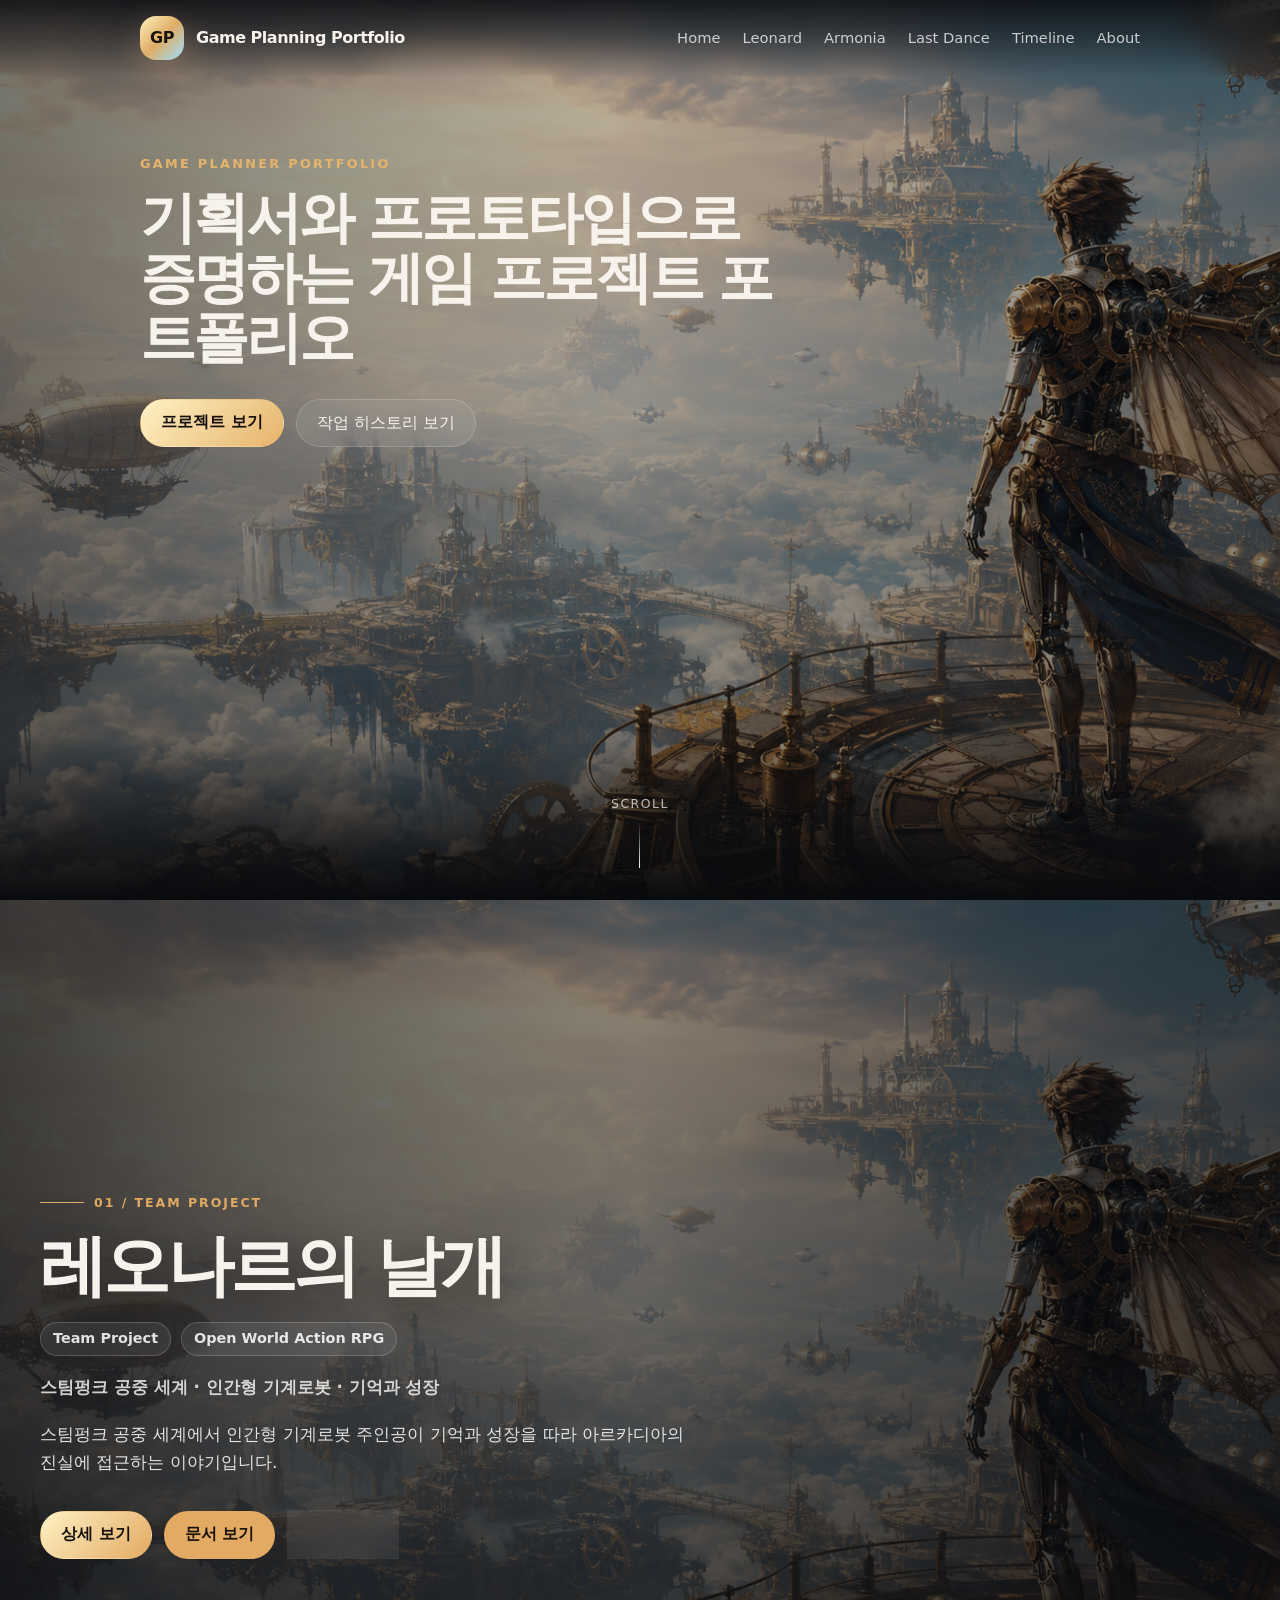
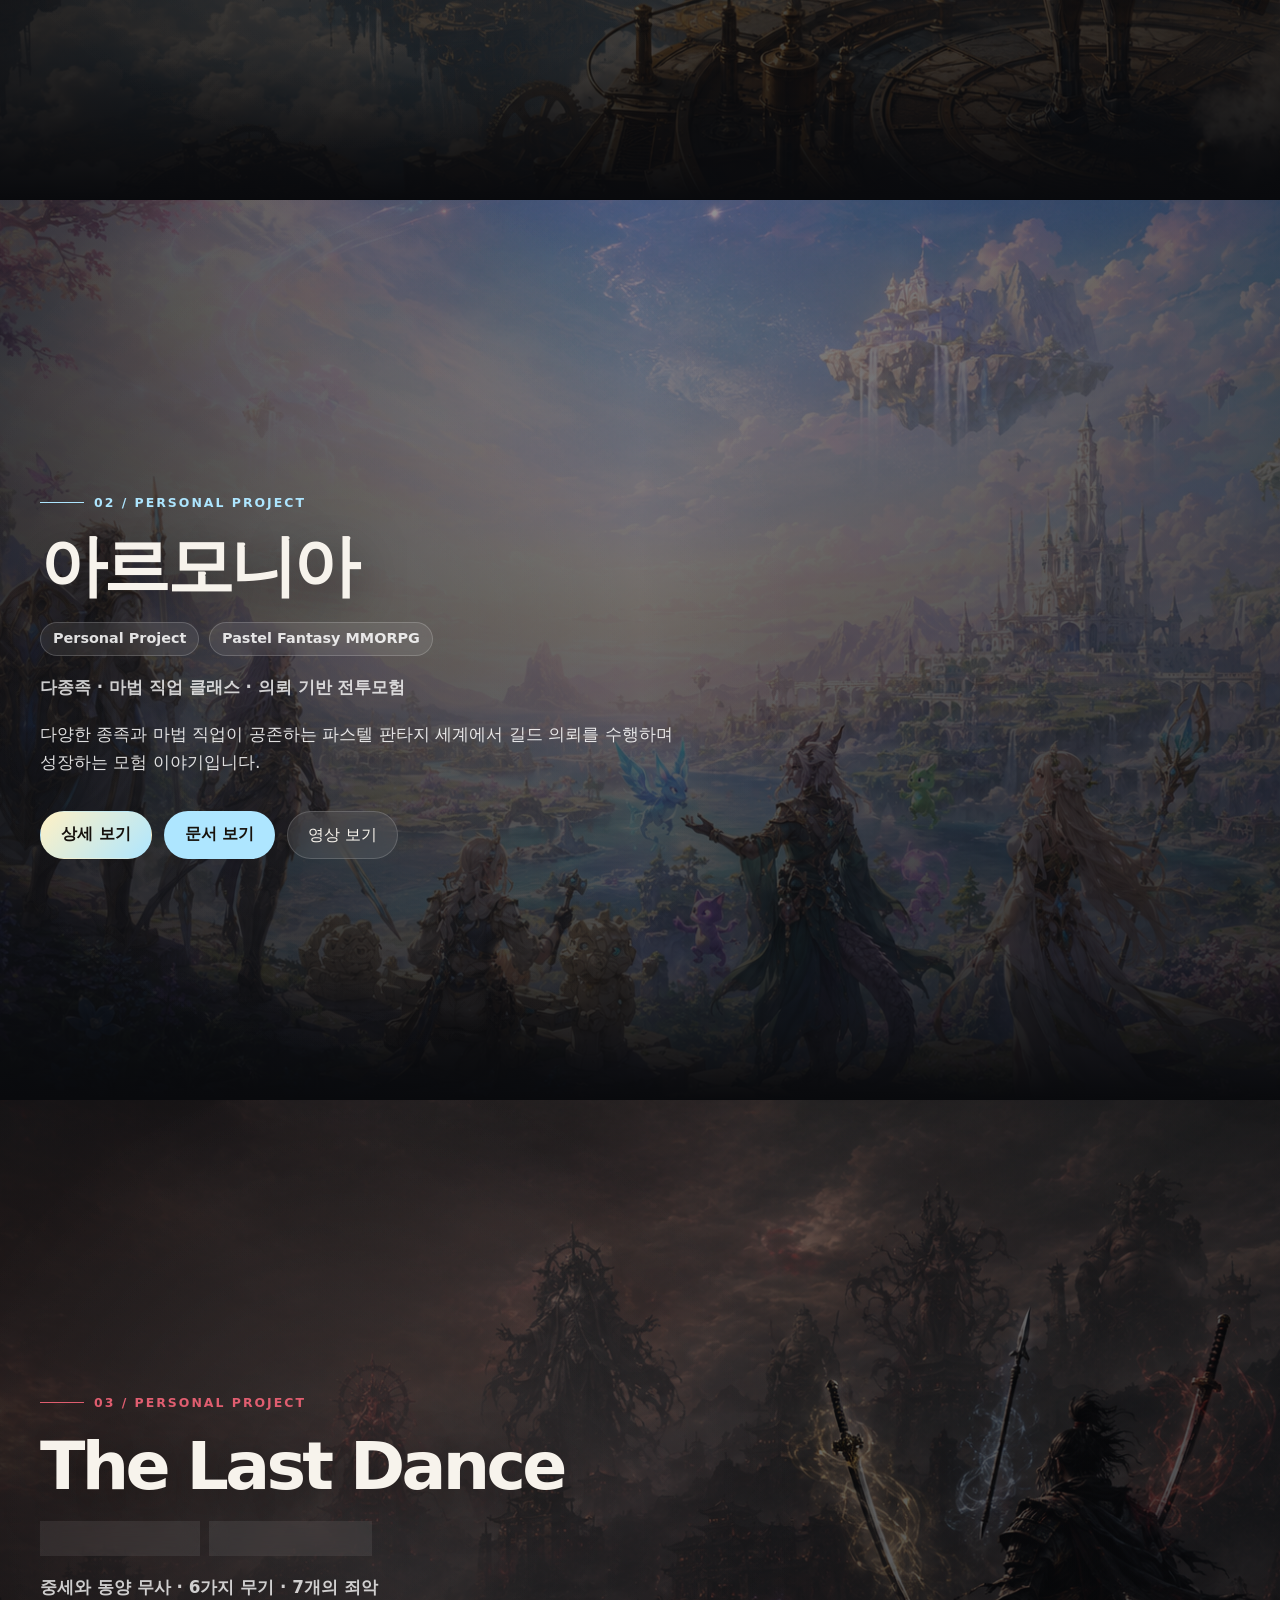
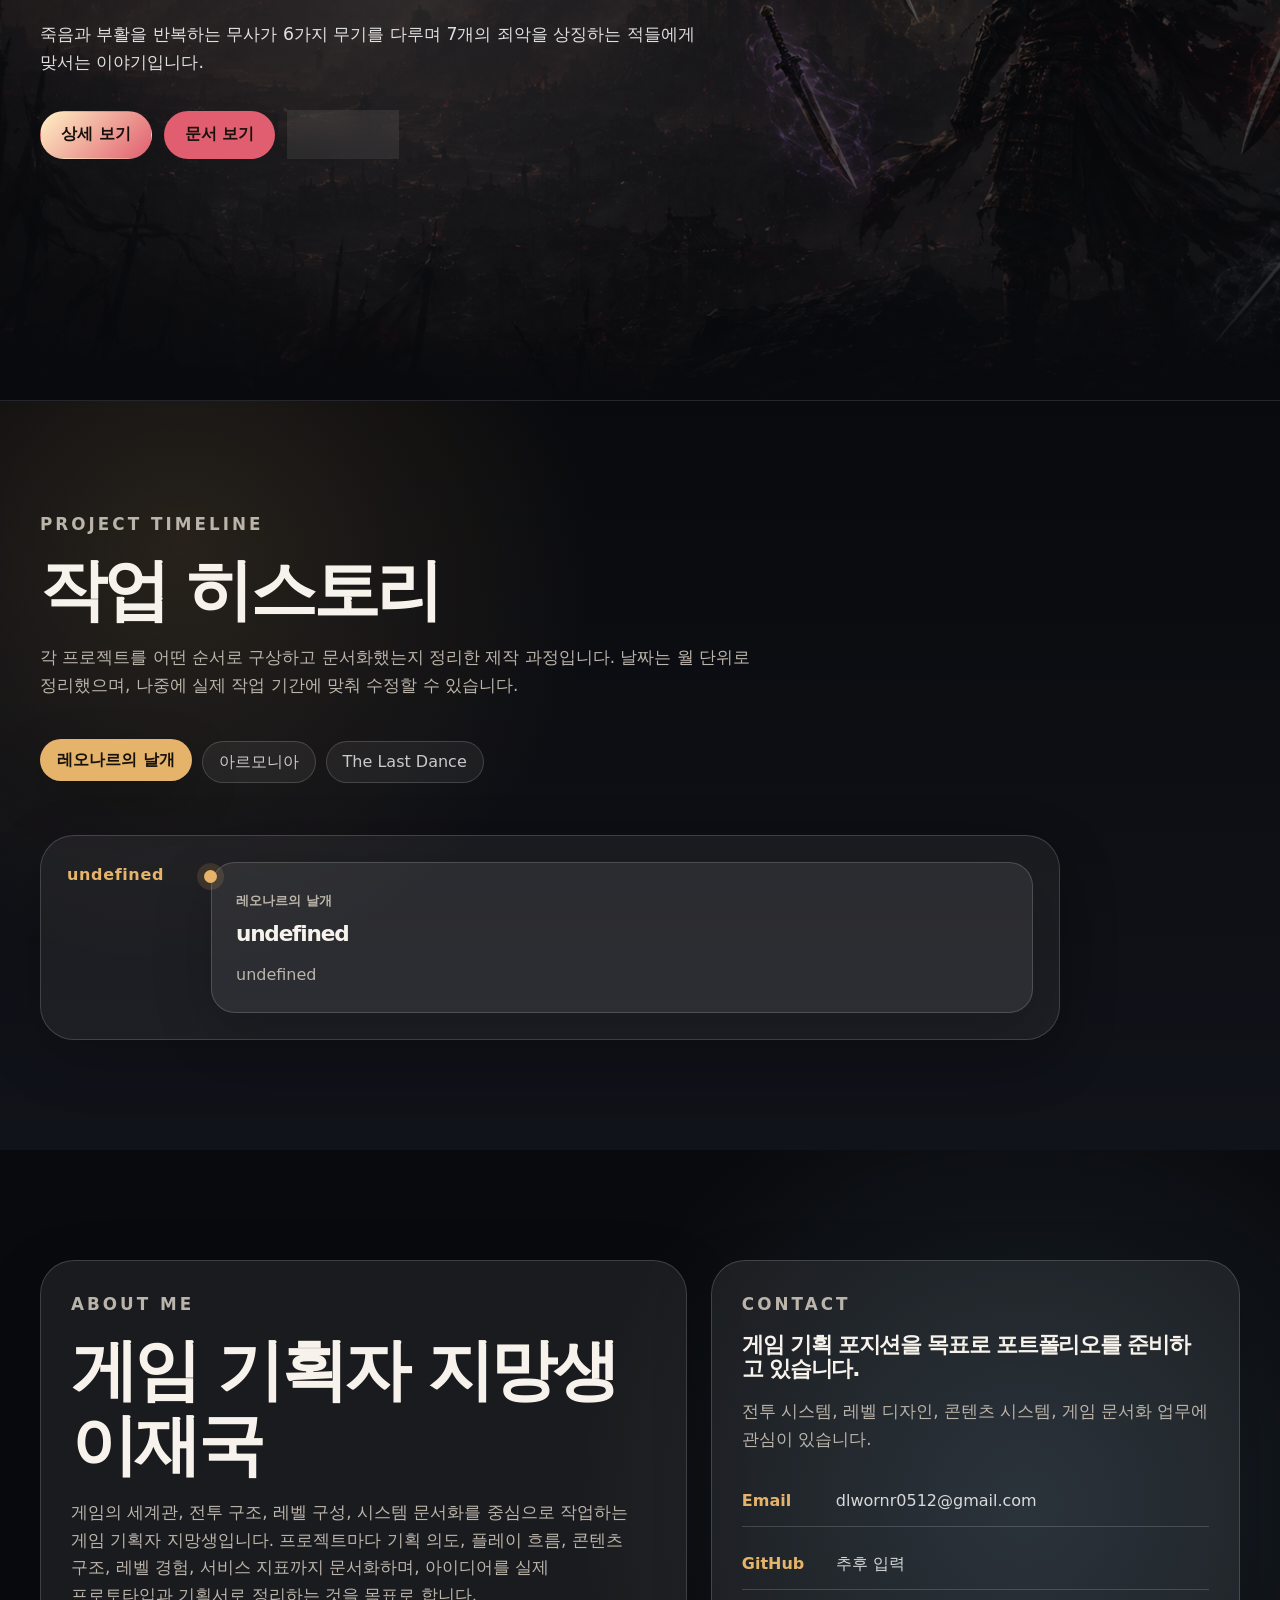
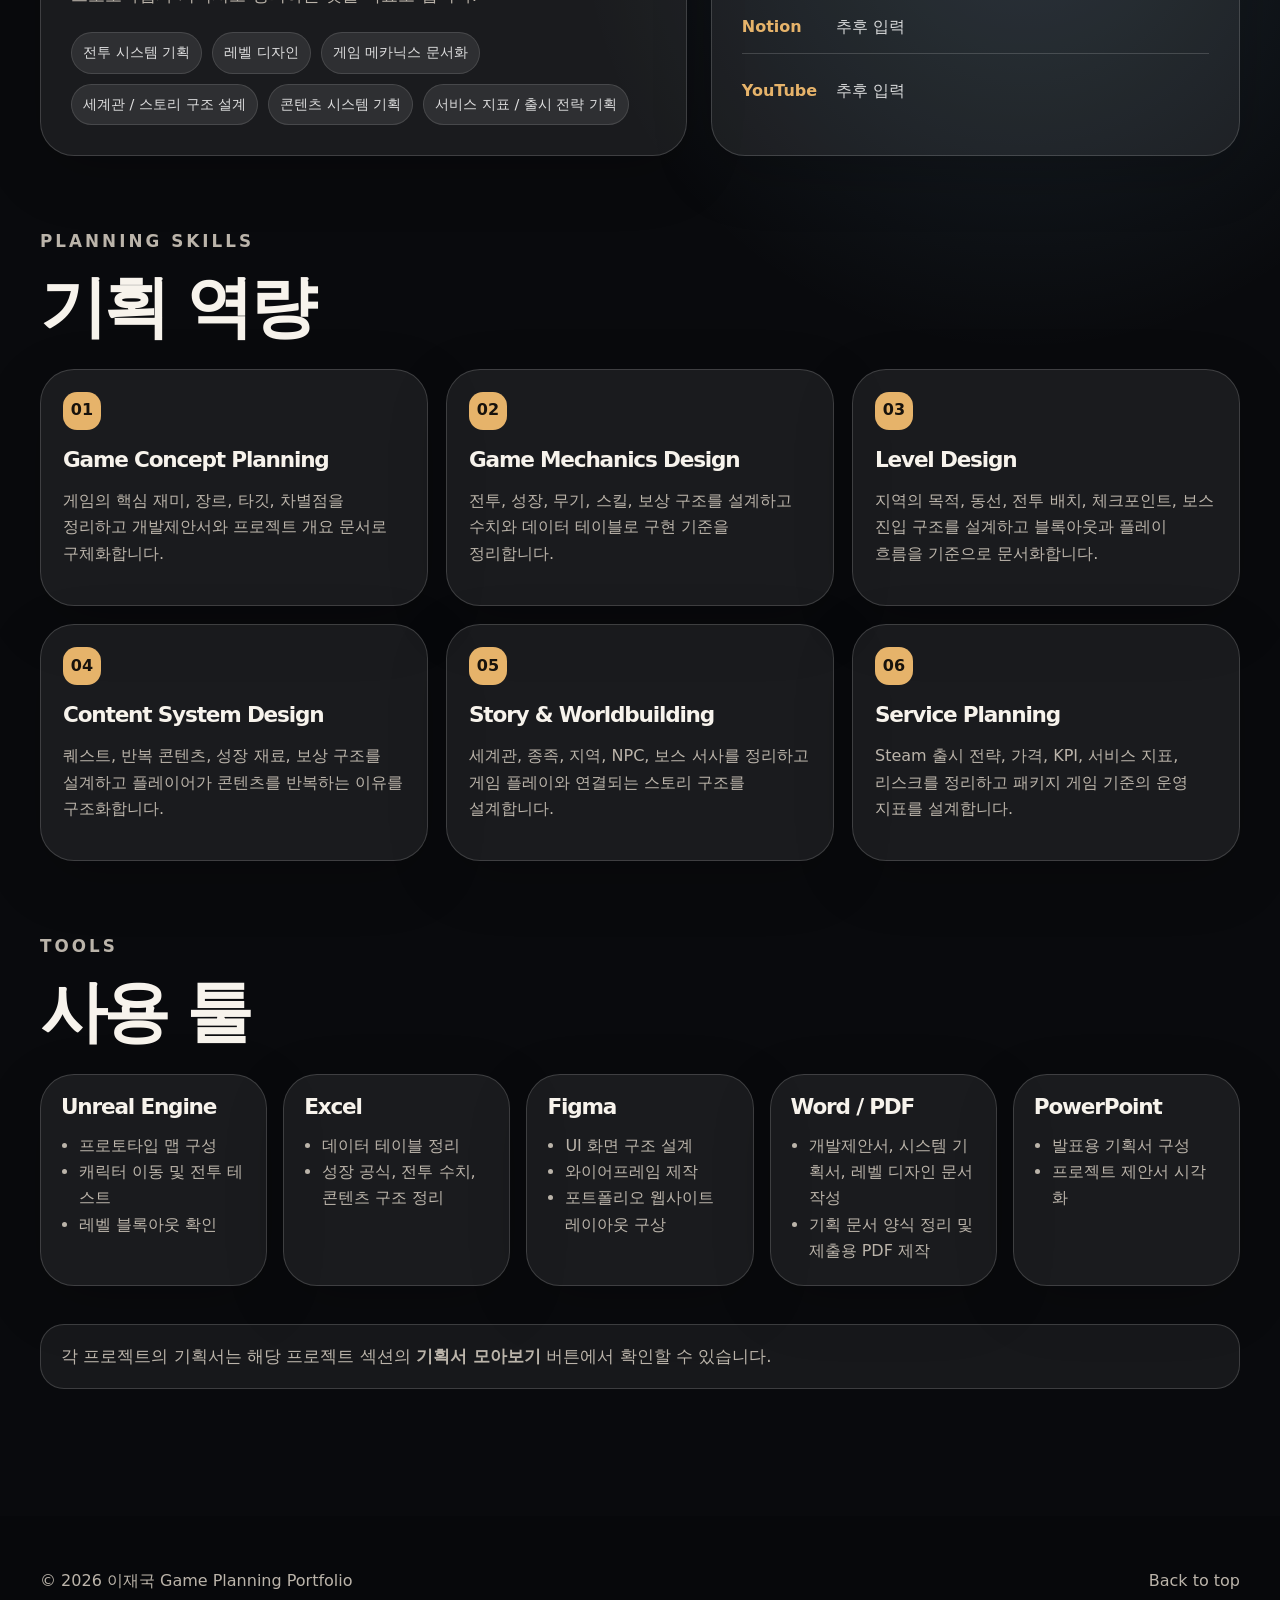
==== index.html @ 7b716906 "Add portfolio website files" ====
<!DOCTYPE html>
<html lang="ko">
<head>
  <meta charset="UTF-8" />
  <meta name="viewport" content="width=device-width, initial-scale=1.0" />
  <title>Game Planning Portfolio | 이재국</title>
  <meta name="description" content="게임 기획자 이재국의 게임 프로젝트 포트폴리오 사이트" />
  <link rel="stylesheet" href="css/style.css?v=project-align-v8" />
  <script defer src="js/projects.js"></script>
  <script defer src="js/main.js?v=project-align-v8"></script>
</head>
<body>
  <header class="site-header">
    <nav class="nav" aria-label="주요 메뉴">
      <a class="brand" href="#home" aria-label="홈으로 이동">
        <span class="brand-mark">GP</span>
        <span class="brand-text">Game Planning Portfolio</span>
      </a>
      <button class="nav-toggle" type="button" aria-label="메뉴 열기" aria-expanded="false" data-nav-toggle>
        <span></span><span></span><span></span>
      </button>
      <div class="nav-links" data-nav-links>
        <a href="#home">Home</a>
        <a href="#leonard">Leonard</a>
        <a href="#armonia">Armonia</a>
        <a href="#the-last-dance">Last Dance</a>
        <a href="#timeline">Timeline</a>
        <a href="#about">About</a>
      </div>
    </nav>
  </header>

  <main>
    <section class="intro-page" id="home">
      <div class="intro-bg" aria-hidden="true"></div>
      <div class="container intro-content reveal">
        <p class="eyebrow">Game Planner Portfolio</p>
        <h1>기획서와 프로토타입으로 증명하는 게임 프로젝트 포트폴리오</h1>
        <div class="intro-actions">
          <a class="btn primary" href="#leonard">프로젝트 보기</a>
          <a class="btn ghost" href="#timeline">작업 히스토리 보기</a>
        </div>
      </div>
      <a href="#leonard" class="scroll-cue" aria-label="다음 섹션으로 이동"><span>Scroll</span><i></i></a>
    </section>

    <div data-project-sections></div>

    <section class="timeline-section section-panel" id="timeline">
      <div class="container">
        <div class="section-head reveal">
          <p class="eyebrow">Project Timeline</p>
          <h2>작업 히스토리</h2>
          <p>
            각 프로젝트를 어떤 순서로 구상하고 문서화했는지 정리한 제작 과정입니다.
            날짜는 월 단위로 정리했으며, 나중에 실제 작업 기간에 맞춰 수정할 수 있습니다.
          </p>
        </div>
        <div class="timeline" data-timeline></div>
      </div>
    </section>

    <section class="about-section section-panel" id="about">
      <div class="container">
        <div class="about-layout">
          <article class="about-card reveal">
            <p class="eyebrow">About Me</p>
            <h2>게임 기획자 지망생 이재국</h2>
            <p data-profile-intro></p>
            <div class="interest-list">
              <span>전투 시스템 기획</span>
              <span>레벨 디자인</span>
              <span>게임 메카닉스 문서화</span>
              <span>세계관 / 스토리 구조 설계</span>
              <span>콘텐츠 시스템 기획</span>
              <span>서비스 지표 / 출시 전략 기획</span>
            </div>
          </article>

          <article class="contact-card reveal">
            <p class="eyebrow">Contact</p>
            <h3>게임 기획 포지션을 목표로 포트폴리오를 준비하고 있습니다.</h3>
            <p>전투 시스템, 레벨 디자인, 콘텐츠 시스템, 게임 문서화 업무에 관심이 있습니다.</p>
            <ul class="contact-list">
              <li><strong>Email</strong><a href="mailto:dlwornr0512@gmail.com">dlwornr0512@gmail.com</a></li>
              <li><strong>GitHub</strong><span data-github>추후 입력</span></li>
              <li><strong>Notion</strong><span data-notion>추후 입력</span></li>
              <li><strong>YouTube</strong><span data-youtube>추후 입력</span></li>
            </ul>
          </article>
        </div>

        <div class="section-head compact reveal">
          <p class="eyebrow">Planning Skills</p>
          <h2>기획 역량</h2>
        </div>
        <div class="skill-grid" data-skills></div>

        <div class="section-head compact reveal">
          <p class="eyebrow">Tools</p>
          <h2>사용 툴</h2>
        </div>
        <div class="tool-grid" data-tools></div>

        <p class="final-note reveal">
          각 프로젝트의 기획서는 해당 프로젝트 섹션의 <strong>기획서 모아보기</strong> 버튼에서 확인할 수 있습니다.
        </p>
      </div>
    </section>
  </main>

  <footer class="site-footer">
    <div class="container footer-inner">
      <p>© <span data-year></span> 이재국 Game Planning Portfolio</p>
      <a href="#home">Back to top</a>
    </div>
  </footer>

  <div class="modal" data-modal hidden>
    <div class="modal-backdrop" data-modal-close></div>
    <section class="modal-panel" role="dialog" aria-modal="true" aria-labelledby="modal-title">
      <button class="modal-close" type="button" data-modal-close aria-label="닫기">×</button>
      <div class="modal-head">
        <p class="eyebrow" data-modal-eyebrow>Portfolio</p>
        <h2 id="modal-title" data-modal-title>Modal Title</h2>
      </div>
      <div class="modal-body" data-modal-body></div>
    </section>
  </div>
</body>
</html>
---- css/style.css ----
/* Game Planning Portfolio Showcase / HTML + Pure CSS + Vanilla JavaScript */
:root{--bg:#090a0d;--bg-soft:#11131a;--panel:rgba(255,255,255,.09);--text:#f7f3ec;--muted:#bbb4aa;--line:rgba(255,255,255,.16);--accent:#e6b36a;--max:1200px;--radius-xl:34px;--radius-lg:24px;--shadow:0 28px 90px rgba(0,0,0,.42)}
*{box-sizing:border-box}html{scroll-behavior:smooth;background:var(--bg)}body{margin:0;min-width:320px;color:var(--text);background:radial-gradient(circle at top left,rgba(230,179,106,.16),transparent 30rem),radial-gradient(circle at 88% 10%,rgba(147,214,255,.12),transparent 34rem),var(--bg);font-family:"Pretendard","Malgun Gothic","Apple SD Gothic Neo",system-ui,-apple-system,BlinkMacSystemFont,sans-serif;line-height:1.65}body.modal-open{overflow:hidden}a{color:inherit;text-decoration:none}button,input,textarea{font:inherit}button{cursor:pointer}.container{width:min(100% - 42px,var(--max));margin:0 auto}.site-header{position:fixed;inset:0 0 auto;z-index:80;background:linear-gradient(180deg,rgba(9,10,13,.82),rgba(9,10,13,.42),transparent);backdrop-filter:blur(12px)}.nav{width:min(100% - 42px,var(--max));min-height:76px;margin:0 auto;display:flex;align-items:center;justify-content:space-between;gap:26px}.brand{display:inline-flex;align-items:center;gap:12px;font-weight:900;letter-spacing:-.03em}.brand-mark{width:44px;height:44px;display:grid;place-items:center;border-radius:16px;color:#1a130b;background:linear-gradient(135deg,#fff2bf,#dfad66,#9edfff);box-shadow:0 12px 34px rgba(230,179,106,.28)}.brand-text{white-space:nowrap}.nav-links {
  display: flex;
  align-items: center;
  gap: 22px;
  padding: 0;
  border: 0;
  border-radius: 0;
  background: transparent;
}.nav-links a{position:relative;padding:9px 0;border-radius:0;color:rgba(255,255,255,.74);font-size:.92rem;transition:color 180ms ease}.nav-links a::after{content:"";position:absolute;left:0;right:0;bottom:2px;height:2px;border-radius:999px;background:var(--accent);transform:scaleX(0);transform-origin:center;opacity:0;transition:transform 180ms ease,opacity 180ms ease}.nav-links a:hover,.nav-links a:focus-visible{color:#fff;background:transparent}.nav-links a:hover::after,.nav-links a:focus-visible::after{transform:scaleX(1);opacity:1}.nav-links a.active{color:rgba(255,255,255,.74);background:transparent}.nav-links a.active:not(:hover):not(:focus-visible)::after{transform:scaleX(0);opacity:0}.nav-links a.active:hover::after,.nav-links a.active:focus-visible::after{transform:scaleX(1);opacity:1}.nav-links a.active:hover,.nav-links a.active:focus-visible{color:#fff}.nav-toggle{display:none;width:44px;height:44px;border:1px solid var(--line);border-radius:15px;color:var(--text);background:rgba(255,255,255,.08)}.nav-toggle span{display:block;width:20px;height:2px;margin:5px auto;border-radius:99px;background:currentColor}.intro-page,.project-page{position:relative;min-height:100svh;display:grid;align-items:center;overflow:hidden;isolation:isolate}.intro-bg,.project-bg{position:absolute;inset:0;z-index:-2;background-position:center;background-size:cover;transform:scale(1.03)}.intro-bg{background:linear-gradient(90deg,rgba(9,10,13,.92),rgba(9,10,13,.6),rgba(9,10,13,.72)),url("../assets/images/leonard-bg.png") center/cover no-repeat}.intro-page::before,.project-page::before{content:"";position:absolute;inset:0;z-index:-1;background:radial-gradient(circle at 28% 46%,rgba(255,255,255,.10),transparent 28rem),linear-gradient(180deg,rgba(9,10,13,.34),rgba(9,10,13,.82) 82%,var(--bg) 100%)}.intro-content{padding-top:76px;max-width:900px}.eyebrow{margin:0 0 14px;color:var(--accent);font-size:.8rem;font-weight:900;letter-spacing:.18em;text-transform:uppercase}h1,h2,h3{margin:0;line-height:1.12;letter-spacing:-.055em}h1{max-width:900px;font-size:clamp(2.8rem,7.8vw,6.6rem)}h2{font-size:clamp(2.1rem,5.2vw,4.25rem)}h3{font-size:1.35rem}p{word-break:keep-all}.intro-content p:not(.eyebrow),.project-copy p,.section-head p,.about-card p,.contact-card p,.final-note{color:var(--muted);font-size:1.05rem}.intro-content p:not(.eyebrow){max-width:720px;margin:24px 0 0}.intro-actions,.project-actions{display:flex;flex-wrap:wrap;gap:12px;margin-top:34px}.btn{min-height:48px;display:inline-flex;align-items:center;justify-content:center;gap:9px;padding:0 20px;border:1px solid var(--line);border-radius:999px;color:var(--text);background:rgba(255,255,255,.08);transition:180ms ease}.btn.primary{border-color:transparent;color:#15100c;background:linear-gradient(135deg,#fff1c5,var(--accent));font-weight:900}.btn.ghost{backdrop-filter:blur(12px)}.btn:hover,.btn:focus-visible{transform:translateY(-2px);box-shadow:0 16px 46px rgba(0,0,0,.24)}.scroll-cue{position:absolute;left:50%;bottom:32px;transform:translateX(-50%);z-index:2;display:grid;justify-items:center;gap:7px;color:rgba(255,255,255,.7);font-size:.78rem;letter-spacing:.12em;text-transform:uppercase}.scroll-cue i{width:1px;height:46px;background:linear-gradient(transparent,#fff);animation:cue 1.4s ease-in-out infinite}@keyframes cue{0%,100%{transform:scaleY(.6);opacity:.45}50%{transform:scaleY(1);opacity:1}}.project-page[data-color=bronze]{--accent:#e2aa62;--accent-rgb:226,170,98}.project-page[data-color=pastel]{--accent:#aee6ff;--accent-rgb:174,230,255}.project-page[data-color=crimson]{--accent:#e05e70;--accent-rgb:224,94,112}.project-page[data-align=right] .project-layout{grid-template-columns:.9fr 1fr}.project-page[data-align=right] .project-copy{grid-column:2}.project-page[data-align=right] .project-meta{grid-column:1;grid-row:1}.project-layout{min-height:100svh;display:grid;grid-template-columns:1fr .9fr;align-items:center;gap:42px;padding:108px 0 64px}.project-copy{max-width:720px}.project-index{display:inline-flex;align-items:center;gap:10px;color:var(--accent);font-weight:900;letter-spacing:.16em;text-transform:uppercase;font-size:.78rem}.project-index::before{content:"";width:44px;height:1px;background:currentColor}.project-copy h2{margin-top:16px;text-shadow:0 12px 48px rgba(0,0,0,.55)}.project-subtitle{margin:18px 0 0;color:rgba(255,255,255,.9)!important;font-weight:800}.project-summary{max-width:690px;margin-top:18px}.project-actions .btn.document{color:#17120c;border-color:transparent;background:var(--accent);font-weight:900}.project-meta{padding:24px;border:1px solid var(--line);border-radius:var(--radius-xl);background:linear-gradient(135deg,rgba(var(--accent-rgb,226,170,98),.17),rgba(255,255,255,.06)),rgba(9,10,13,.46);backdrop-filter:blur(16px);box-shadow:var(--shadow)}.meta-row{display:grid;grid-template-columns:92px 1fr;gap:14px;padding:14px 0;border-bottom:1px solid var(--line)}.meta-row:last-child{border-bottom:0}.meta-row strong{color:rgba(255,255,255,.7);font-size:.82rem}.meta-row span{color:#fff;font-weight:750}.point-list{margin:18px 0 0;padding:0;list-style:none;display:grid;gap:10px}.point-list li{position:relative;padding:12px 14px 12px 36px;border:1px solid rgba(255,255,255,.12);border-radius:14px;color:rgba(255,255,255,.82);background:rgba(255,255,255,.06)}.point-list li::before{content:"";position:absolute;left:15px;top:1.45em;width:7px;height:7px;border-radius:50%;background:var(--accent);box-shadow:0 0 0 5px rgba(var(--accent-rgb,226,170,98),.15)}.section-panel{position:relative;padding:110px 0}.timeline-section{background:radial-gradient(circle at 14% 20%,rgba(230,179,106,.13),transparent 26rem),linear-gradient(180deg,var(--bg),var(--bg-soft));border-top:1px solid rgba(255,255,255,.08)}.section-head{max-width:760px;margin-bottom:42px}.section-head.compact{margin-top:72px;margin-bottom:24px}.timeline{position:relative;display:grid;gap:18px;max-width:980px}.timeline::before{content:"";position:absolute;left:126px;top:8px;bottom:8px;width:1px;background:linear-gradient(var(--accent),rgba(255,255,255,.12))}.timeline-item{display:grid;grid-template-columns:110px 1fr;gap:34px;align-items:start}.timeline-date{position:relative;color:var(--accent);font-weight:900;letter-spacing:.04em}.timeline-date::after{content:"";position:absolute;right:-40px;top:8px;width:13px;height:13px;border-radius:50%;background:var(--accent);box-shadow:0 0 0 7px rgba(230,179,106,.14)}.timeline-card{padding:24px;border:1px solid var(--line);border-radius:var(--radius-lg);background:rgba(255,255,255,.07);box-shadow:0 18px 60px rgba(0,0,0,.18)}.timeline-card small{color:var(--muted);font-weight:800}.timeline-card h3{margin-top:8px}.timeline-card p{margin-bottom:0;color:var(--muted)}.about-section{background:radial-gradient(circle at 80% 18%,rgba(147,214,255,.13),transparent 28rem),var(--bg)}.about-layout{display:grid;grid-template-columns:1.1fr .9fr;gap:24px}.about-card,.contact-card,.skill-card,.tool-card{border:1px solid var(--line);border-radius:var(--radius-xl);background:rgba(255,255,255,.07);box-shadow:0 18px 60px rgba(0,0,0,.18)}.about-card,.contact-card{padding:30px}.interest-list{margin-top:22px;display:flex;flex-wrap:wrap;gap:10px}.interest-list span{padding:8px 11px;border-radius:999px;color:rgba(255,255,255,.84);background:rgba(255,255,255,.09);border:1px solid rgba(255,255,255,.12);font-size:.9rem}.contact-list{list-style:none;margin:22px 0 0;padding:0;display:grid;gap:12px}.contact-list li{display:grid;grid-template-columns:82px 1fr;gap:12px;padding:12px 0;border-bottom:1px solid var(--line)}.contact-list li:last-child{border-bottom:0}.contact-list strong{color:var(--accent)}.contact-list a,.contact-list span{color:rgba(255,255,255,.82);overflow-wrap:anywhere}.skill-grid{display:grid;grid-template-columns:repeat(3,minmax(0,1fr));gap:18px}.skill-card{padding:22px}.skill-card .number{display:inline-grid;place-items:center;width:38px;height:38px;margin-bottom:18px;border-radius:14px;color:#17120c;background:var(--accent);font-weight:900}.skill-card p,.tool-card li{color:var(--muted)}.tool-grid{display:grid;grid-template-columns:repeat(5,minmax(0,1fr));gap:16px}.tool-card{padding:20px}.tool-card ul{margin:14px 0 0;padding-left:18px}.final-note{margin-top:38px;padding:18px 20px;border:1px solid var(--line);border-radius:var(--radius-lg);background:rgba(255,255,255,.06)}.site-footer{padding:36px 0;color:var(--muted);background:#07080b}.footer-inner{display:flex;align-items:center;justify-content:space-between;gap:18px}.modal[hidden]{display:none}.modal{position:fixed;inset:0;z-index:120;display:grid;place-items:center;padding:24px}.modal-backdrop{position:absolute;inset:0;background:rgba(0,0,0,.72);backdrop-filter:blur(9px)}.modal-panel{position:relative;z-index:1;width:min(100%,1050px);max-height:min(88svh,900px);display:flex;flex-direction:column;overflow:hidden;border:1px solid var(--line);border-radius:var(--radius-xl);background:radial-gradient(circle at 20% 0%,rgba(230,179,106,.12),transparent 24rem),#141720;box-shadow:var(--shadow)}.modal-close{position:absolute;right:18px;top:18px;z-index:2;width:42px;height:42px;border:1px solid var(--line);border-radius:50%;color:#fff;background:rgba(255,255,255,.08);font-size:1.6rem;line-height:1}.modal-head{padding:28px 76px 20px 28px;border-bottom:1px solid var(--line)}.modal-body{overflow:auto;padding:28px}.document-grid{display:grid;grid-template-columns:repeat(3,minmax(0,1fr));gap:16px}.document-card{display:flex;flex-direction:column;min-height:154px;padding:18px;border:1px solid var(--line);border-radius:var(--radius-lg);background:rgba(255,255,255,.07)}.document-card small{color:var(--accent);font-weight:900}.document-card h3{margin:8px 0 auto;font-size:1.1rem}.document-actions{display:flex;flex-wrap:wrap;gap:8px;margin-top:18px}.document-actions .btn{min-height:38px;padding:0 13px;font-size:.88rem}.detail-grid{display:grid;grid-template-columns:1fr 1fr;gap:18px}.detail-box{padding:22px;border:1px solid var(--line);border-radius:var(--radius-lg);background:rgba(255,255,255,.07)}.detail-box p,.detail-box li{color:var(--muted)}.detail-box ul{margin:12px 0 0;padding-left:20px}.pdf-frame,.video-frame{width:100%;height:min(72svh,760px);border:0;border-radius:0;background:#090a0d}.video-placeholder{padding:32px;border:1px solid var(--line);border-radius:var(--radius-lg);background:rgba(255,255,255,.07)}.video-placeholder code{color:#ffd38a}.reveal{opacity:0;transform:translateY(18px);transition:600ms ease}.reveal.visible{opacity:1;transform:translateY(0)}@media (max-width:1080px){.project-layout,.project-page[data-align=right] .project-layout,.about-layout{grid-template-columns:1fr}.project-page[data-align=right] .project-copy,.project-page[data-align=right] .project-meta{grid-column:auto;grid-row:auto}.project-meta{max-width:760px}.skill-grid,.document-grid{grid-template-columns:repeat(2,minmax(0,1fr))}.tool-grid{grid-template-columns:repeat(3,minmax(0,1fr))}}@media (max-width:820px){.container,.nav{width:min(100% - 30px,var(--max))}.nav-toggle{display:block}.brand-text{display:none}.nav-links{position:absolute;top:74px;left:15px;right:15px;display:none;flex-direction:column;align-items:stretch;padding:12px;border-radius:20px;background:rgba(9,10,13,.94);box-shadow:var(--shadow)}.nav-links.open{display:flex}.nav-links a{padding:12px 14px}.intro-content,.project-layout{padding-top:100px}.project-layout{gap:28px}.intro-page,.project-page{min-height:auto}.project-page{padding-bottom:34px}.project-meta{padding:20px}.meta-row{grid-template-columns:1fr;gap:4px}.timeline::before{left:8px}.timeline-item{grid-template-columns:1fr;gap:10px;padding-left:32px}.timeline-date::after{left:-30px;right:auto}.skill-grid,.tool-grid,.document-grid,.detail-grid{grid-template-columns:1fr}.footer-inner{flex-direction:column;align-items:flex-start}.modal{padding:12px}.modal-body{padding:20px}.modal-head{padding:24px 68px 18px 22px}.pdf-frame,.video-frame{height:66svh}}

/* Project-specific detailed work history */
.timeline {
  max-width: none;
  gap: 24px;
}

.timeline::before {
  display: none;
}

.timeline-tabs {
  display: grid;
  grid-template-columns: repeat(3, minmax(0, 1fr));
  gap: 14px;
  margin-bottom: 22px;
}

.timeline-tab {
  min-height: 96px;
  padding: 18px;
  text-align: left;
  border: 1px solid var(--line);
  border-radius: var(--radius-lg);
  color: var(--text);
  background: rgba(255, 255, 255, .07);
  transition: 180ms ease;
}

.timeline-tab strong,
.timeline-tab span {
  display: block;
}

.timeline-tab strong {
  font-size: 1.08rem;
  letter-spacing: -0.03em;
}

.timeline-tab span {
  margin-top: 6px;
  color: var(--muted);
  font-size: .88rem;
}

.timeline-tab:hover,
.timeline-tab:focus-visible,
.timeline-tab.active {
  transform: translateY(-2px);
  border-color: rgba(230, 179, 106, .62);
  background: linear-gradient(135deg, rgba(230, 179, 106, .24), rgba(255, 255, 255, .08));
  box-shadow: 0 18px 50px rgba(0,0,0,.22);
}

.timeline-tab.active strong {
  color: var(--accent);
}

.timeline-panel {
  padding: 26px;
  border: 1px solid var(--line);
  border-radius: var(--radius-xl);
  background: rgba(255,255,255,.055);
  box-shadow: 0 18px 60px rgba(0,0,0,.18);
}

.timeline-panel-head {
  max-width: 820px;
  margin-bottom: 30px;
}

.timeline-panel-head h3 {
  font-size: clamp(1.45rem, 3vw, 2.35rem);
}

.timeline-panel-head p:not(.eyebrow) {
  color: var(--muted);
}

.timeline-list {
  position: relative;
  display: grid;
  gap: 18px;
}

.timeline-list::before {
  content: "";
  position: absolute;
  left: 126px;
  top: 12px;
  bottom: 12px;
  width: 1px;
  background: linear-gradient(var(--accent), rgba(255,255,255,.12));
}

.timeline-desc {
  margin: 12px 0 0;
  color: var(--muted);
}

.timeline-detail {
  display: grid;
  grid-template-columns: 1fr 1fr;
  gap: 14px;
  margin-top: 18px;
}

.timeline-detail > div {
  padding: 16px;
  border: 1px solid rgba(255,255,255,.12);
  border-radius: 16px;
  background: rgba(255,255,255,.055);
}

.timeline-detail strong {
  color: var(--accent);
}

.timeline-detail ul {
  margin: 10px 0 0;
  padding-left: 18px;
}

.timeline-detail li {
  color: rgba(255,255,255,.76);
  margin: 4px 0;
}

@media (max-width: 1080px) {
  .timeline-tabs {
    grid-template-columns: 1fr;
  }
}

@media (max-width: 820px) {
  .timeline-panel {
    padding: 18px;
  }

  .timeline-list::before {
    left: 8px;
  }

  .timeline-detail {
    grid-template-columns: 1fr;
  }
}

/* Nav and main intro 200px alignment update v5 */
.nav {
  width: 100%;
  max-width: none;
  margin: 0;
  padding-left: 200px;
  padding-right: 200px;
}

.intro-page {
  align-items: start;
}

.intro-bg {
  background:
    linear-gradient(90deg, rgba(9, 10, 13, .58), rgba(9, 10, 13, .24) 48%, rgba(9, 10, 13, .38)),
    url("../assets/images/leonard-bg.png") center/cover no-repeat;
}

.intro-page::before {
  background:
    radial-gradient(circle at 28% 46%, rgba(255, 255, 255, .08), transparent 28rem),
    linear-gradient(180deg, rgba(9, 10, 13, .12), rgba(9, 10, 13, .34) 82%, var(--bg) 100%);
}

.intro-content {
  width: min(640px, calc(100% - 400px));
  max-width: 640px;
  margin-left: 200px;
  margin-right: 0;
  transform: none;
  padding-top: clamp(148px, 17vh, 206px);
}

.intro-content h1 {
  max-width: 640px;
  font-size: clamp(2.15rem, 4.35vw, 3.8rem);
  line-height: 1.08;
}

.intro-content p:not(.eyebrow) {
  display: none;
}

.intro-actions {
  margin-top: 30px;
}

@media (max-width: 1380px) {
  .nav {
    padding-left: 140px;
    padding-right: 140px;
  }

  .intro-content {
    width: min(640px, calc(100% - 280px));
    margin-left: 140px;
  }
}

@media (max-width: 1180px) {
  .nav {
    padding-left: 80px;
    padding-right: 80px;
  }

  .intro-content {
    width: min(680px, calc(100% - 160px));
    margin-left: 80px;
  }
}

@media (max-width: 1080px) {
  .nav {
    width: min(100% - 42px, var(--max));
    max-width: var(--max);
    margin: 0 auto;
    padding-left: 0;
    padding-right: 0;
  }

  .intro-content {
    max-width: 680px;
    width: min(100% - 42px, 680px);
    margin-left: auto;
    margin-right: auto;
    padding-top: 150px;
  }
}

@media (max-width: 820px) {
  .nav {
    width: min(100% - 30px, var(--max));
  }

  .intro-page {
    align-items: start;
  }

  .intro-content {
    width: min(100% - 30px, 680px);
    padding-top: 124px;
  }

  .intro-bg {
    background:
      linear-gradient(180deg, rgba(9, 10, 13, .48), rgba(9, 10, 13, .42), rgba(9, 10, 13, .62)),
      url("../assets/images/leonard-bg.png") center/cover no-repeat;
  }

  .intro-content h1 {
    font-size: clamp(2rem, 9.4vw, 3.2rem);
  }
}

/* Integrated final correction v7 */
.nav {
  width: 100%;
  max-width: none;
  margin: 0;
  padding-left: 200px;
  padding-right: 200px;
}

.nav-links {
  display: flex;
  align-items: center;
  gap: 22px;
  padding: 0;
  border: 0;
  border-radius: 0;
  background: transparent;
}

.nav-links a {
  position: relative;
  padding: 9px 0;
  border-radius: 0;
  color: rgba(255, 255, 255, .74);
  font-size: .92rem;
  transition: color 180ms ease;
}

.nav-links a::after {
  content: "";
  position: absolute;
  left: 0;
  right: 0;
  bottom: 2px;
  height: 2px;
  border-radius: 999px;
  background: var(--accent);
  transform: scaleX(0);
  transform-origin: center;
  opacity: 0;
  transition: transform 180ms ease, opacity 180ms ease;
}

.nav-links a:hover,
.nav-links a:focus-visible {
  color: #ffffff;
  background: transparent;
}

.nav-links a:hover::after,
.nav-links a:focus-visible::after {
  transform: scaleX(1);
  opacity: 1;
}

.nav-links a.active {
  color: rgba(255, 255, 255, .74);
  background: transparent;
}

.nav-links a.active:not(:hover):not(:focus-visible)::after {
  transform: scaleX(0);
  opacity: 0;
}

.nav-links a.active:hover,
.nav-links a.active:focus-visible {
  color: #ffffff;
}

.nav-links a.active:hover::after,
.nav-links a.active:focus-visible::after {
  transform: scaleX(1);
  opacity: 1;
}

.intro-page {
  align-items: start;
}

.intro-bg {
  background:
    linear-gradient(90deg, rgba(9, 10, 13, .50), rgba(9, 10, 13, .18) 48%, rgba(9, 10, 13, .32)),
    url("../assets/images/leonard-bg.png") center/cover no-repeat;
}

.intro-page::before {
  background:
    radial-gradient(circle at 28% 46%, rgba(255, 255, 255, .07), transparent 28rem),
    linear-gradient(180deg, rgba(9, 10, 13, .10), rgba(9, 10, 13, .30) 82%, var(--bg) 100%);
}

.intro-content {
  width: min(640px, calc(100% - 400px));
  max-width: 640px;
  margin-left: 200px;
  margin-right: 0;
  transform: none;
  padding-top: clamp(148px, 17vh, 206px);
}

.intro-content h1 {
  max-width: 640px;
  font-size: clamp(2.15rem, 4.35vw, 3.8rem);
  line-height: 1.08;
}

.intro-content p:not(.eyebrow) {
  display: none;
}

.intro-actions {
  margin-top: 30px;
}

.project-page::before {
  background:
    radial-gradient(circle at 28% 46%, rgba(255,255,255,.07), transparent 28rem),
    linear-gradient(180deg, rgba(9,10,13,.18), rgba(9,10,13,.62) 84%, var(--bg) 100%);
}

.simplified-project-layout {
  grid-template-columns: minmax(0, 760px);
  justify-content: start;
}

.project-page[data-align="right"] .simplified-project-layout {
  grid-template-columns: minmax(0, 760px);
  justify-content: end;
}

.project-page[data-align="right"] .simplified-project-copy {
  grid-column: auto;
}

.simplified-project-copy {
  max-width: 760px;
  padding: 30px 0;
}

.project-simple-info {
  display: flex;
  flex-wrap: wrap;
  gap: 10px;
  margin-top: 18px;
}

.project-simple-info span {
  display: inline-flex;
  align-items: center;
  min-height: 34px;
  padding: 0 12px;
  border-radius: 999px;
  border: 1px solid rgba(255,255,255,.18);
  background: rgba(255,255,255,.08);
  color: rgba(255,255,255,.86);
  font-weight: 800;
  font-size: .9rem;
  backdrop-filter: blur(10px);
}

.simplified-project-copy .project-subtitle {
  margin-top: 18px;
  color: rgba(255,255,255,.78) !important;
  font-weight: 700;
}

.simplified-project-copy .project-summary {
  max-width: 660px;
  margin-top: 18px;
  color: rgba(255,255,255,.86);
  font-size: 1.08rem;
}

.detail-project {
  display: grid;
  gap: 22px;
}

.detail-hero {
  padding: 24px;
  border: 1px solid var(--line);
  border-radius: var(--radius-lg);
  background: rgba(255,255,255,.07);
}

.detail-hero p:last-child {
  color: var(--muted);
  margin-bottom: 0;
}

.detail-info-list {
  list-style: none;
  margin: 14px 0 0;
  padding: 0;
  display: grid;
  gap: 12px;
}

.detail-info-list li {
  display: grid;
  grid-template-columns: 96px 1fr;
  gap: 12px;
  padding-bottom: 12px;
  border-bottom: 1px solid var(--line);
}

.detail-info-list li:last-child {
  border-bottom: 0;
  padding-bottom: 0;
}

.detail-info-list strong {
  color: var(--accent);
}

.detail-info-list span {
  color: rgba(255,255,255,.84);
}

.detail-actions {
  display: flex;
  flex-wrap: wrap;
  gap: 10px;
}

.timeline-tabs {
  display: flex;
  flex-wrap: wrap;
  gap: 10px;
  margin-bottom: 28px;
}

.timeline-tab {
  min-height: 42px;
  padding: 0 16px;
  border: 1px solid var(--line);
  border-radius: 999px;
  color: rgba(255,255,255,.76);
  background: rgba(255,255,255,.06);
}

.timeline-tab.active,
.timeline-tab:hover {
  color: #17120c;
  background: var(--accent);
  border-color: transparent;
  font-weight: 900;
}

.timeline-panel {
  display: none;
  max-width: 1020px;
}

.timeline-panel.active {
  display: grid;
  gap: 18px;
}

.timeline-detail-card {
  display: grid;
  grid-template-columns: 110px 1fr;
  gap: 34px;
  align-items: start;
}

.timeline-columns {
  display: grid;
  grid-template-columns: 1fr 1fr;
  gap: 18px;
  margin-top: 18px;
  padding-top: 18px;
  border-top: 1px solid var(--line);
}

.timeline-columns strong {
  color: var(--accent);
}

.timeline-columns ul {
  margin: 8px 0 0;
  padding-left: 18px;
  color: var(--muted);
}

@media (max-width: 1380px) {
  .nav {
    padding-left: 140px;
    padding-right: 140px;
  }

  .intro-content {
    width: min(640px, calc(100% - 280px));
    margin-left: 140px;
  }
}

@media (max-width: 1180px) {
  .nav {
    padding-left: 80px;
    padding-right: 80px;
  }

  .intro-content {
    width: min(680px, calc(100% - 160px));
    margin-left: 80px;
  }
}

@media (max-width: 1080px) {
  .nav {
    width: min(100% - 42px, var(--max));
    max-width: var(--max);
    margin: 0 auto;
    padding-left: 0;
    padding-right: 0;
  }

  .intro-content {
    max-width: 680px;
    width: min(100% - 42px, 680px);
    margin-left: auto;
    margin-right: auto;
    padding-top: 150px;
  }

  .simplified-project-layout,
  .project-page[data-align="right"] .simplified-project-layout {
    grid-template-columns: 1fr;
    justify-content: start;
  }

  .timeline-detail-card {
    grid-template-columns: 1fr;
    gap: 10px;
    padding-left: 0;
  }
}

@media (max-width: 820px) {
  .nav {
    width: min(100% - 30px, var(--max));
  }

  .nav-links {
    position: absolute;
    top: 74px;
    left: 15px;
    right: 15px;
    display: none;
    flex-direction: column;
    align-items: stretch;
    gap: 4px;
    padding: 12px;
    border: 1px solid var(--line);
    border-radius: 20px;
    background: rgba(9,10,13,.94);
    box-shadow: var(--shadow);
  }

  .nav-links.open {
    display: flex;
  }

  .nav-links a {
    padding: 12px 14px;
  }

  .nav-links a::after {
    left: 14px;
    right: 14px;
  }

  .intro-content {
    width: min(100% - 30px, 680px);
    padding-top: 124px;
  }

  .intro-bg {
    background:
      linear-gradient(180deg, rgba(9, 10, 13, .42), rgba(9, 10, 13, .38), rgba(9, 10, 13, .58)),
      url("../assets/images/leonard-bg.png") center/cover no-repeat;
  }

  .intro-content h1 {
    font-size: clamp(2rem, 9.4vw, 3.2rem);
  }

  .timeline-columns {
    grid-template-columns: 1fr;
  }

  .detail-info-list li {
    grid-template-columns: 1fr;
    gap: 4px;
  }
}


/* Project text alignment final v8 */
.project-page,
.project-page[data-align="left"],
.project-page[data-align="right"] {
  text-align: left;
}

.project-page .project-layout,
.project-page[data-align="left"] .project-layout,
.project-page[data-align="right"] .project-layout,
.project-page .simplified-project-layout,
.project-page[data-align="left"] .simplified-project-layout,
.project-page[data-align="right"] .simplified-project-layout {
  min-height: 100svh;
  display: grid;
  grid-template-columns: minmax(0, 760px);
  justify-content: start;
  align-items: center;
  gap: 0;
  padding-top: 108px;
  padding-bottom: 64px;
}

.project-page .project-copy,
.project-page[data-align="left"] .project-copy,
.project-page[data-align="right"] .project-copy,
.project-page .simplified-project-copy,
.project-page[data-align="left"] .simplified-project-copy,
.project-page[data-align="right"] .simplified-project-copy {
  grid-column: auto;
  grid-row: auto;
  max-width: 760px;
  width: 100%;
  padding: 30px 0;
  margin: 0;
  transform: none;
}

.project-page .project-index,
.project-page .project-copy h2,
.project-page .project-simple-info,
.project-page .project-subtitle,
.project-page .project-summary,
.project-page .project-actions {
  margin-left: 0;
  text-align: left;
}

.project-page .project-simple-info {
  justify-content: flex-start;
}

.project-page .project-actions {
  justify-content: flex-start;
  align-items: center;
  gap: 12px;
}

.project-page .project-summary {
  max-width: 660px;
}

.project-page[data-align="right"] .project-copy,
.project-page[data-align="right"] .project-meta,
.project-page[data-align="right"] .simplified-project-copy {
  grid-column: auto;
  grid-row: auto;
}

.project-page .container {
  width: min(100% - 42px, var(--max));
  margin-left: auto;
  margin-right: auto;
}

@media (max-width: 1080px) {
  .project-page .project-layout,
  .project-page[data-align="left"] .project-layout,
  .project-page[data-align="right"] .project-layout,
  .project-page .simplified-project-layout,
  .project-page[data-align="left"] .simplified-project-layout,
  .project-page[data-align="right"] .simplified-project-layout {
    grid-template-columns: 1fr;
    justify-content: start;
    align-items: center;
    padding-top: 100px;
    padding-bottom: 54px;
  }
}

@media (max-width: 820px) {
  .project-page .container {
    width: min(100% - 30px, var(--max));
  }

  .project-page .project-layout,
  .project-page[data-align="left"] .project-layout,
  .project-page[data-align="right"] .project-layout,
  .project-page .simplified-project-layout,
  .project-page[data-align="left"] .simplified-project-layout,
  .project-page[data-align="right"] .simplified-project-layout {
    padding-top: 96px;
    padding-bottom: 44px;
  }
}
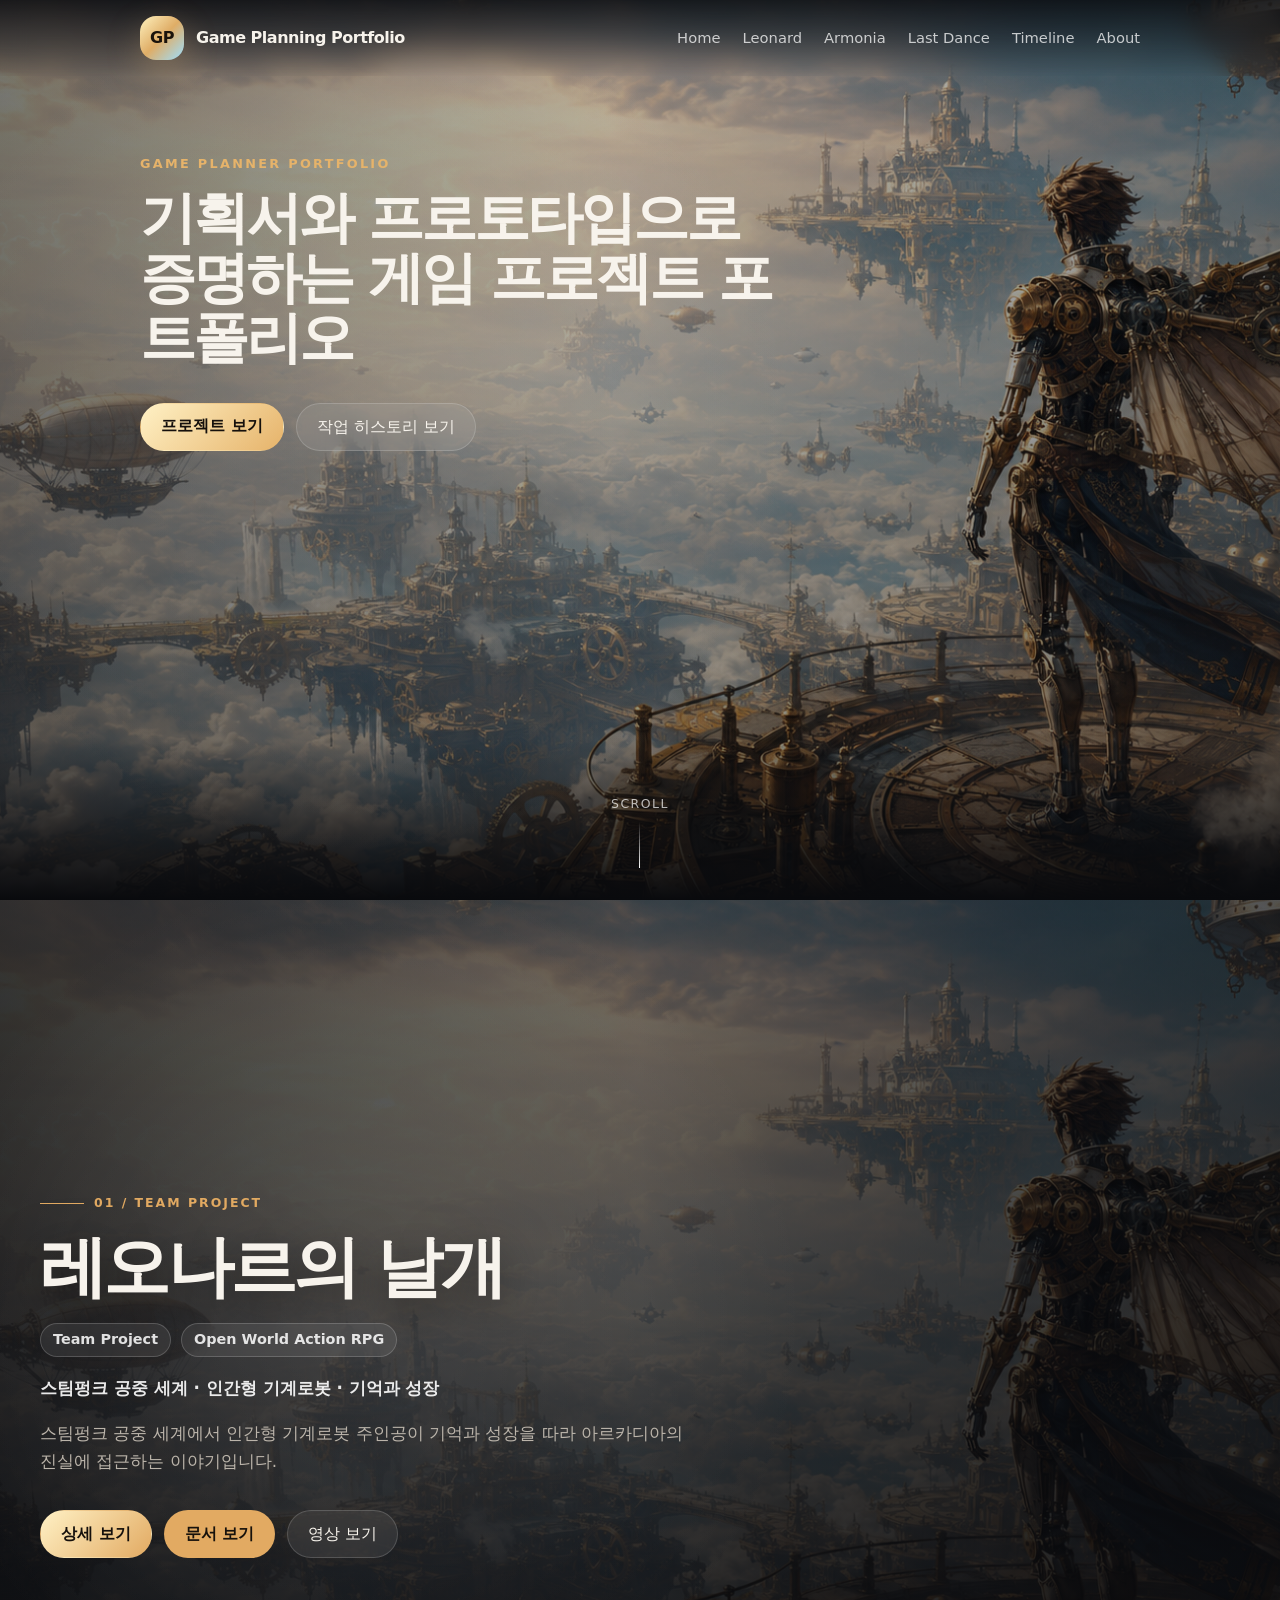
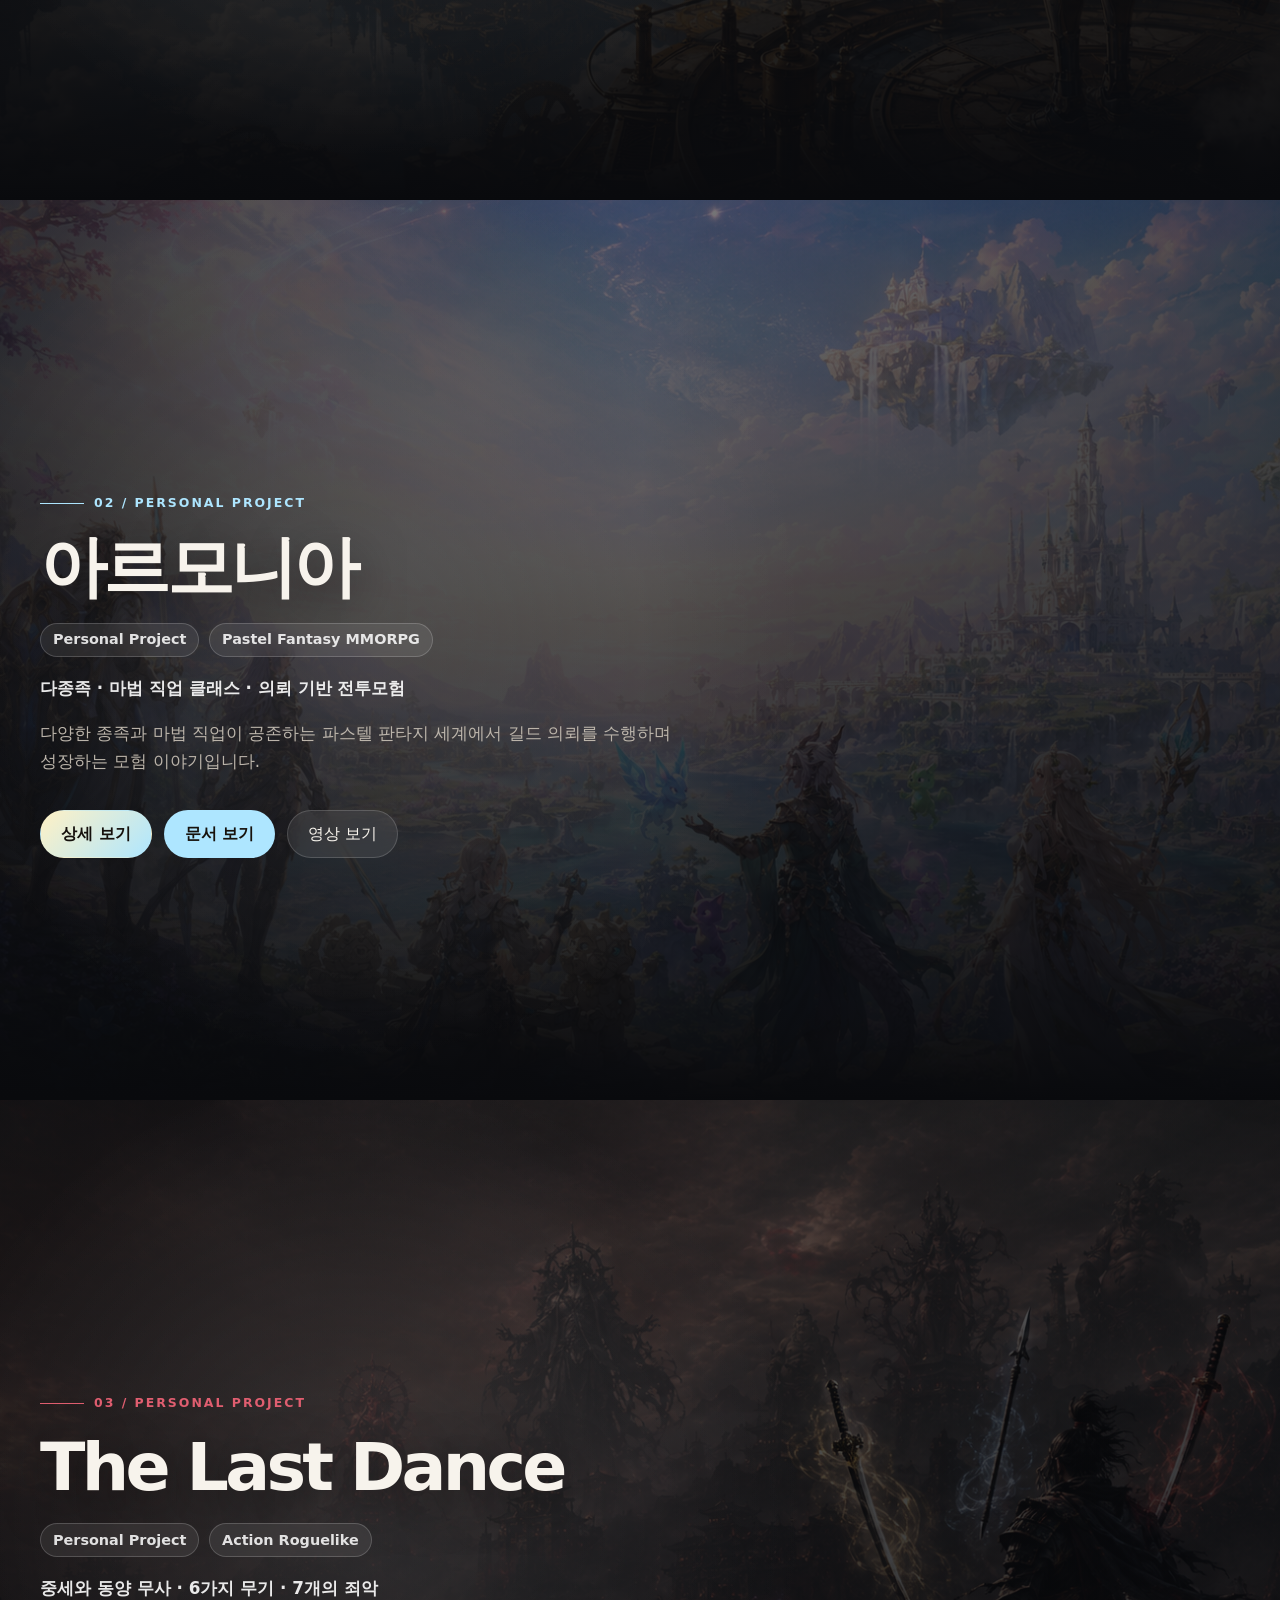
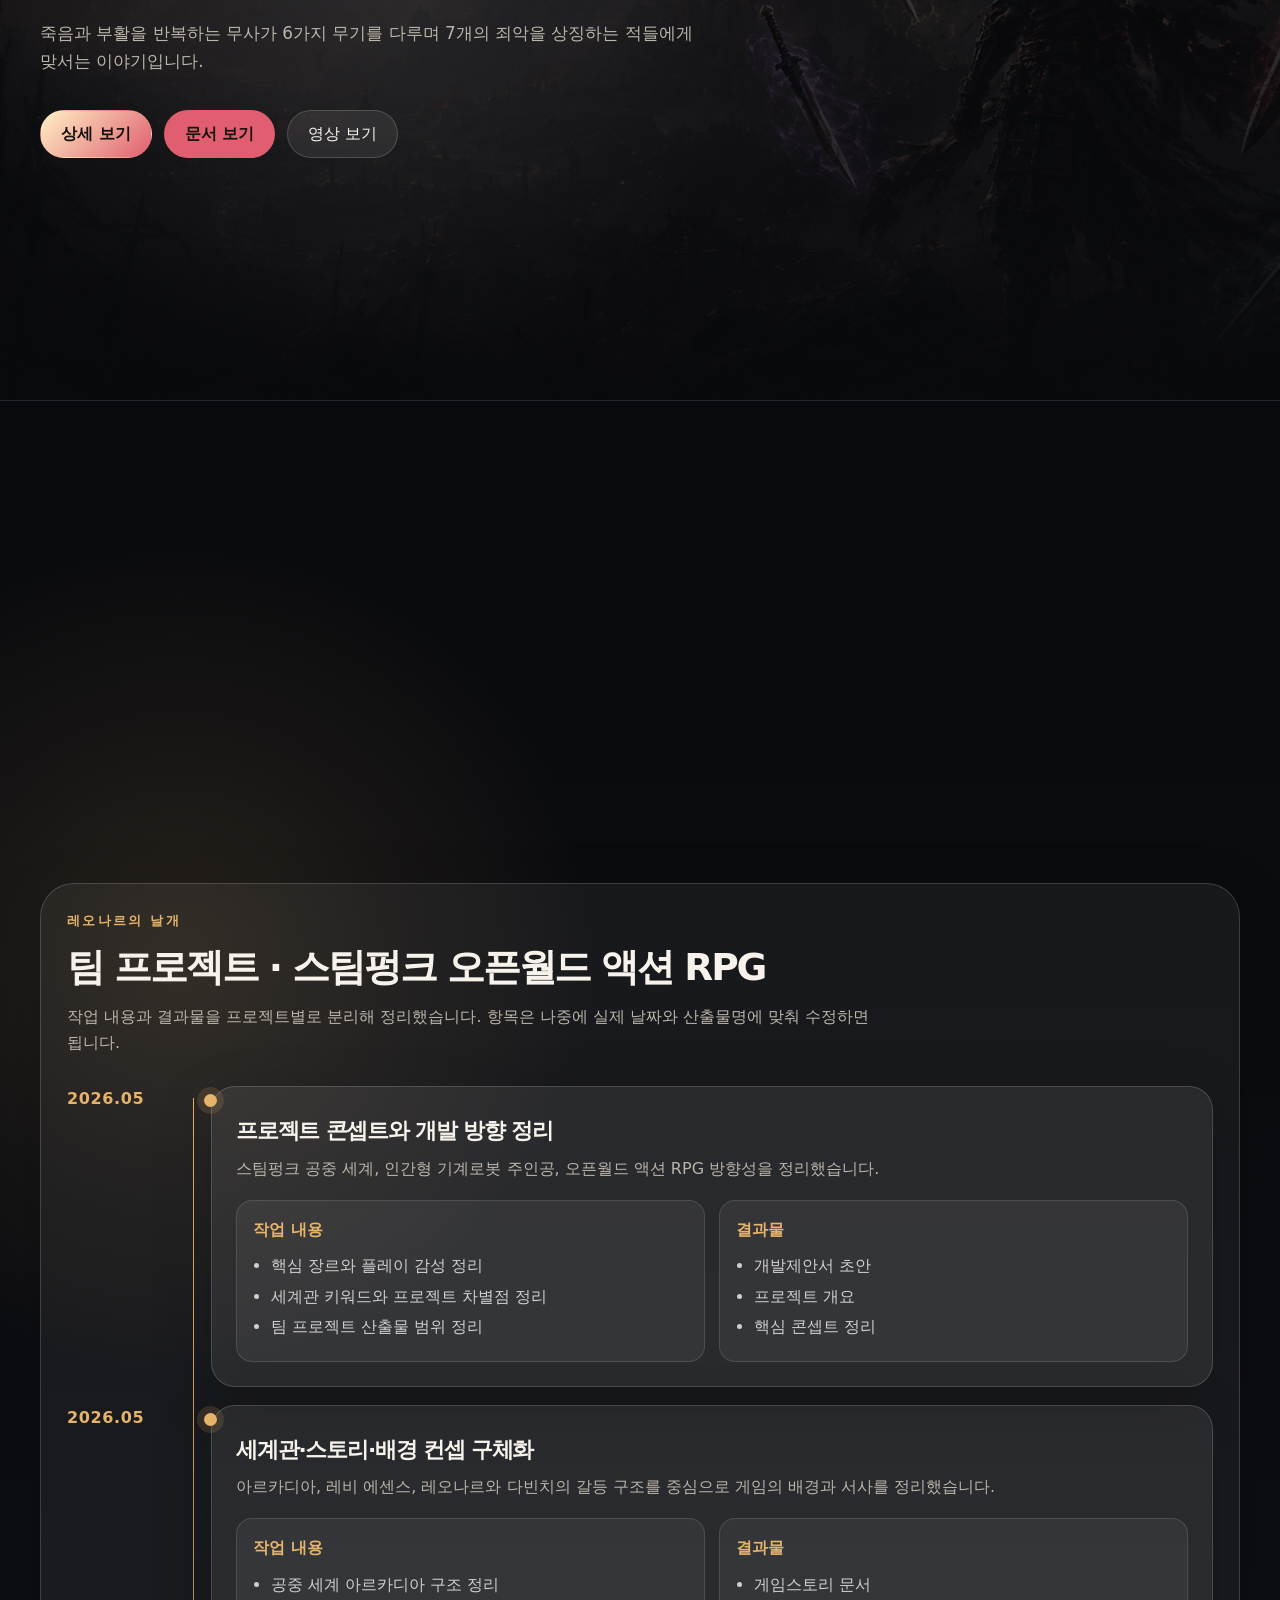
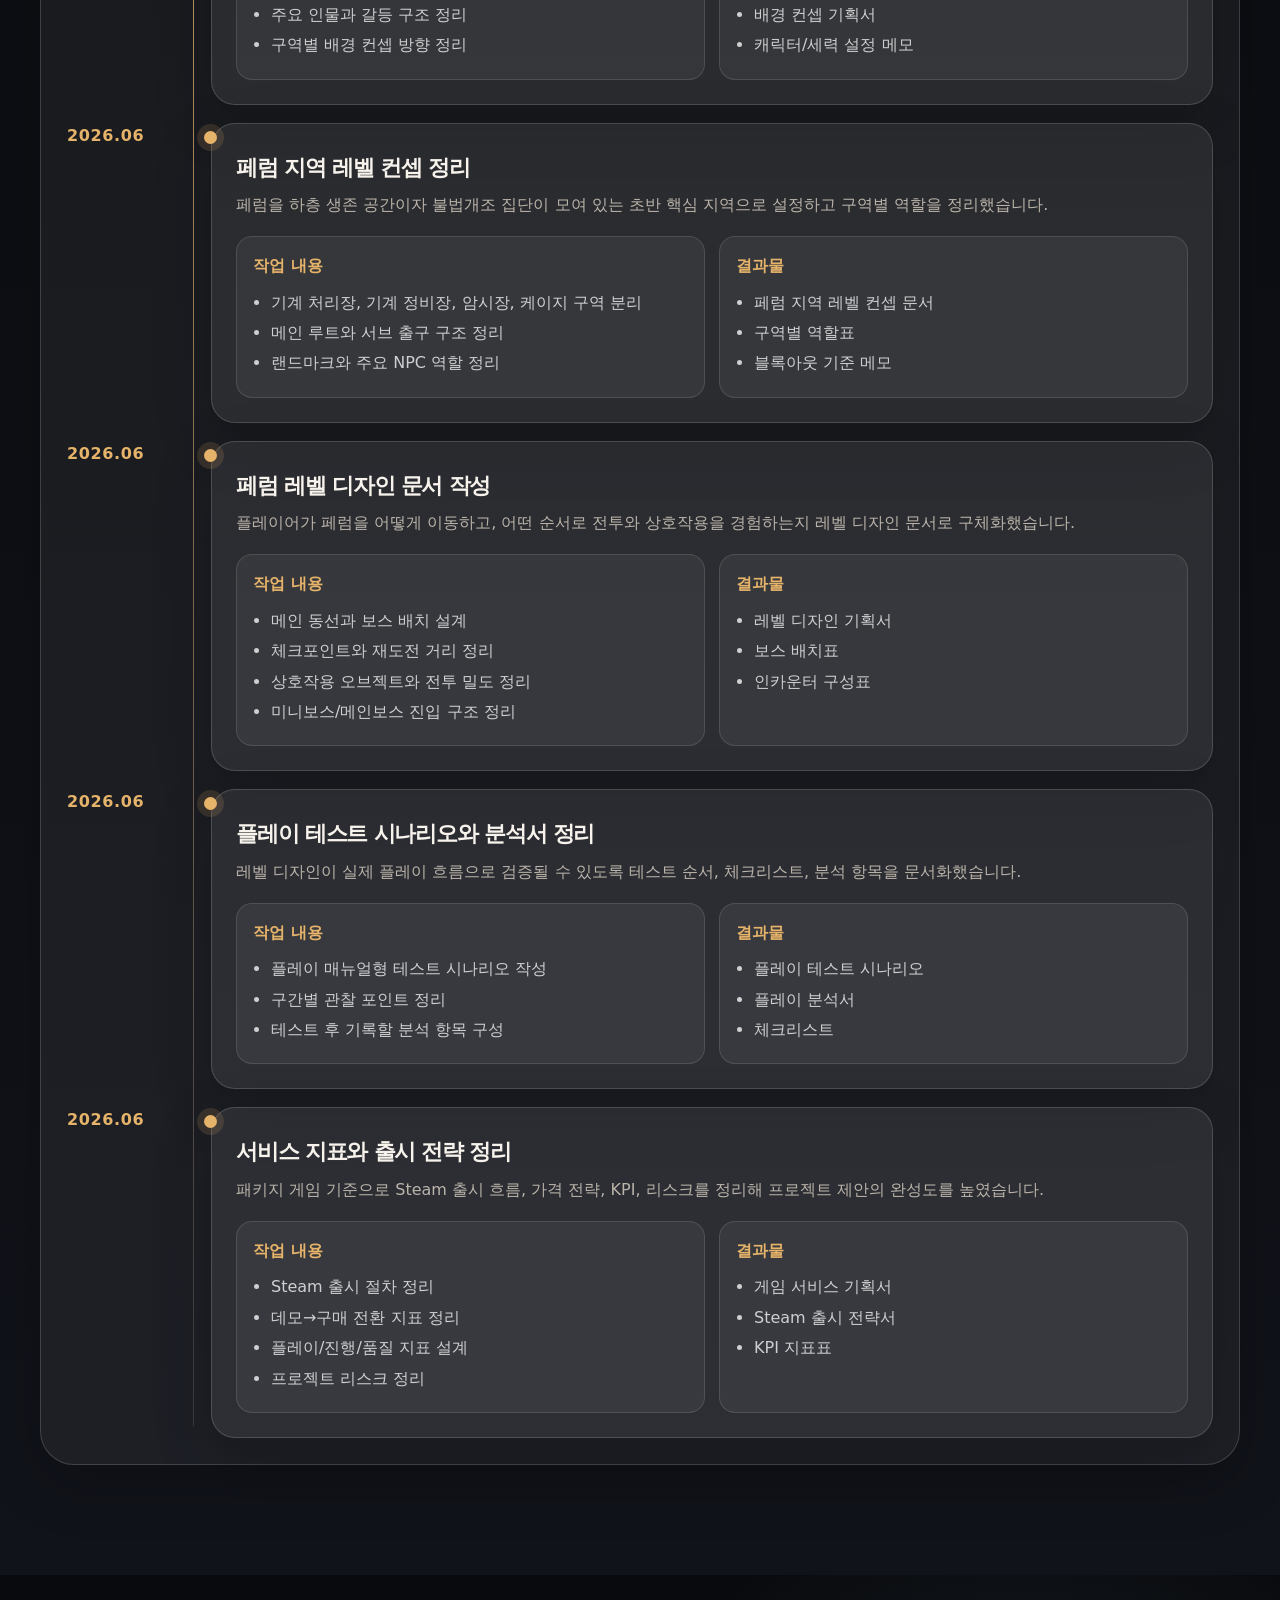
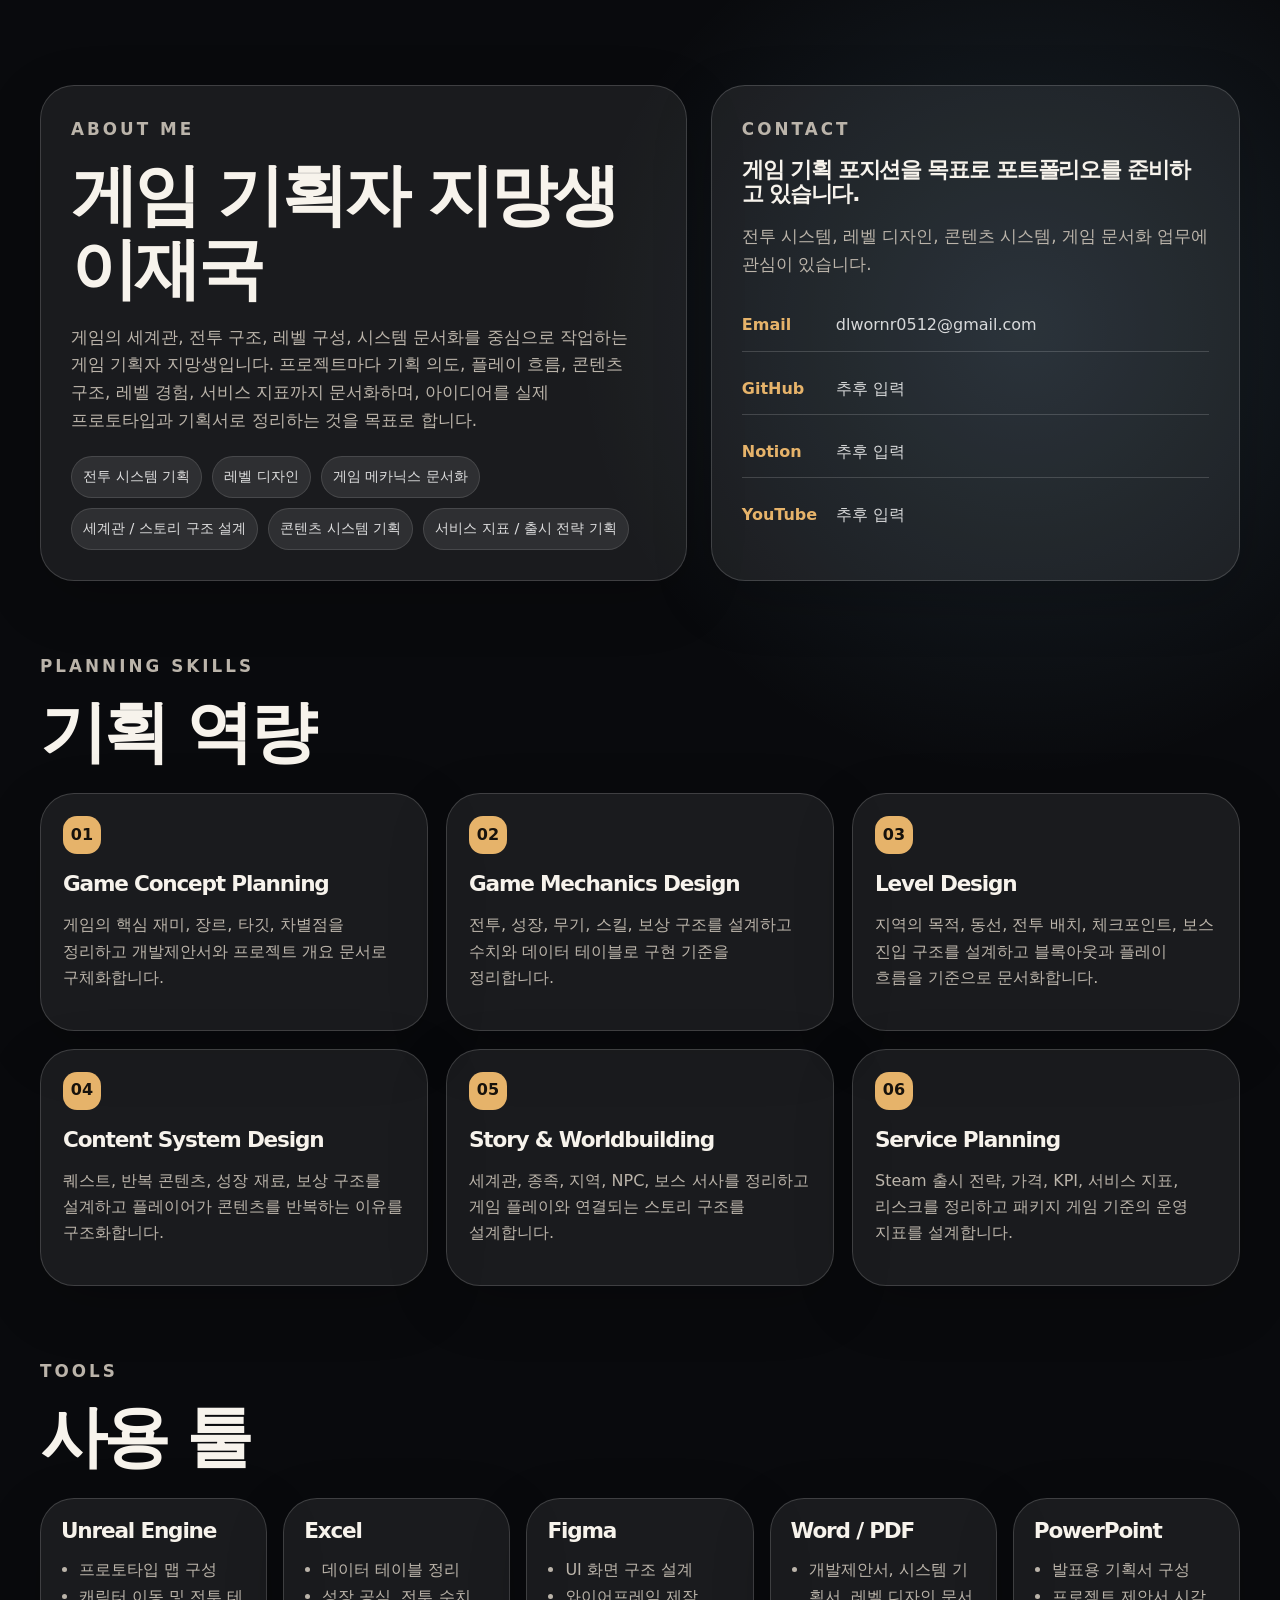
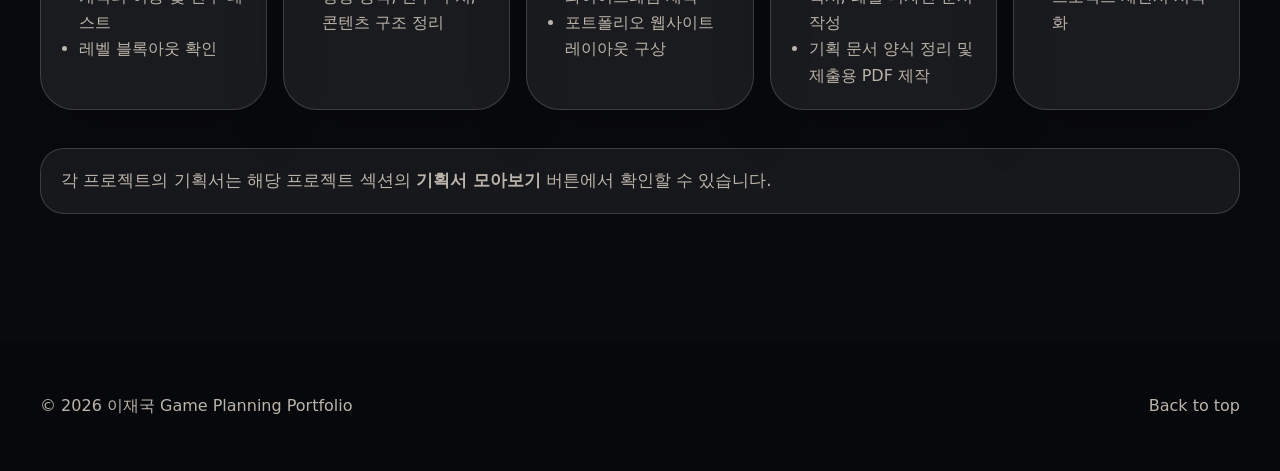
==== commit baf21edf: "Add Open Graph thumbnail settings" ====
--- a/index.html
+++ b/index.html
@@ -5,9 +5,24 @@
   <meta name="viewport" content="width=device-width, initial-scale=1.0" />
   <title>Game Planning Portfolio | 이재국</title>
   <meta name="description" content="게임 기획자 이재국의 게임 프로젝트 포트폴리오 사이트" />
-  <link rel="stylesheet" href="css/style.css?v=project-align-v8" />
+  
+  <!-- Open Graph / Social Share Thumbnail -->
+  <!-- Netlify 주소가 바뀌면 아래 https://game-planning-portfolio-jaeguk.netlify.app 부분만 실제 배포 주소로 바꾸세요. -->
+  <meta property="og:type" content="website">
+  <meta property="og:title" content="Game Planning Portfolio | 이재국">
+  <meta property="og:description" content="게임 기획 포트폴리오 - 프로젝트, 기획 문서, 프로토타입 영상">
+  <meta property="og:image" content="https://game-planning-portfolio-jaeguk.netlify.app/assets/images/og-image.png">
+  <meta property="og:url" content="https://game-planning-portfolio-jaeguk.netlify.app">
+  <meta property="og:site_name" content="Game Planning Portfolio">
+
+  <meta name="twitter:card" content="summary_large_image">
+  <meta name="twitter:title" content="Game Planning Portfolio | 이재국">
+  <meta name="twitter:description" content="게임 기획 포트폴리오 - 프로젝트, 기획 문서, 프로토타입 영상">
+  <meta name="twitter:image" content="https://game-planning-portfolio-jaeguk.netlify.app/assets/images/og-image.png">
+  <!-- End Open Graph / Social Share Thumbnail -->
+<link rel="stylesheet" href="css/style.css?v=og-social-v9" />
   <script defer src="js/projects.js"></script>
-  <script defer src="js/main.js?v=project-align-v8"></script>
+  <script defer src="js/main.js?v=og-social-v9"></script>
 </head>
 <body>
   <header class="site-header">
--- a/css/style.css
+++ b/css/style.css
@@ -1,14 +1,6 @@
 /* Game Planning Portfolio Showcase / HTML + Pure CSS + Vanilla JavaScript */
 :root{--bg:#090a0d;--bg-soft:#11131a;--panel:rgba(255,255,255,.09);--text:#f7f3ec;--muted:#bbb4aa;--line:rgba(255,255,255,.16);--accent:#e6b36a;--max:1200px;--radius-xl:34px;--radius-lg:24px;--shadow:0 28px 90px rgba(0,0,0,.42)}
-*{box-sizing:border-box}html{scroll-behavior:smooth;background:var(--bg)}body{margin:0;min-width:320px;color:var(--text);background:radial-gradient(circle at top left,rgba(230,179,106,.16),transparent 30rem),radial-gradient(circle at 88% 10%,rgba(147,214,255,.12),transparent 34rem),var(--bg);font-family:"Pretendard","Malgun Gothic","Apple SD Gothic Neo",system-ui,-apple-system,BlinkMacSystemFont,sans-serif;line-height:1.65}body.modal-open{overflow:hidden}a{color:inherit;text-decoration:none}button,input,textarea{font:inherit}button{cursor:pointer}.container{width:min(100% - 42px,var(--max));margin:0 auto}.site-header{position:fixed;inset:0 0 auto;z-index:80;background:linear-gradient(180deg,rgba(9,10,13,.82),rgba(9,10,13,.42),transparent);backdrop-filter:blur(12px)}.nav{width:min(100% - 42px,var(--max));min-height:76px;margin:0 auto;display:flex;align-items:center;justify-content:space-between;gap:26px}.brand{display:inline-flex;align-items:center;gap:12px;font-weight:900;letter-spacing:-.03em}.brand-mark{width:44px;height:44px;display:grid;place-items:center;border-radius:16px;color:#1a130b;background:linear-gradient(135deg,#fff2bf,#dfad66,#9edfff);box-shadow:0 12px 34px rgba(230,179,106,.28)}.brand-text{white-space:nowrap}.nav-links {
-  display: flex;
-  align-items: center;
-  gap: 22px;
-  padding: 0;
-  border: 0;
-  border-radius: 0;
-  background: transparent;
-}.nav-links a{position:relative;padding:9px 0;border-radius:0;color:rgba(255,255,255,.74);font-size:.92rem;transition:color 180ms ease}.nav-links a::after{content:"";position:absolute;left:0;right:0;bottom:2px;height:2px;border-radius:999px;background:var(--accent);transform:scaleX(0);transform-origin:center;opacity:0;transition:transform 180ms ease,opacity 180ms ease}.nav-links a:hover,.nav-links a:focus-visible{color:#fff;background:transparent}.nav-links a:hover::after,.nav-links a:focus-visible::after{transform:scaleX(1);opacity:1}.nav-links a.active{color:rgba(255,255,255,.74);background:transparent}.nav-links a.active:not(:hover):not(:focus-visible)::after{transform:scaleX(0);opacity:0}.nav-links a.active:hover::after,.nav-links a.active:focus-visible::after{transform:scaleX(1);opacity:1}.nav-links a.active:hover,.nav-links a.active:focus-visible{color:#fff}.nav-toggle{display:none;width:44px;height:44px;border:1px solid var(--line);border-radius:15px;color:var(--text);background:rgba(255,255,255,.08)}.nav-toggle span{display:block;width:20px;height:2px;margin:5px auto;border-radius:99px;background:currentColor}.intro-page,.project-page{position:relative;min-height:100svh;display:grid;align-items:center;overflow:hidden;isolation:isolate}.intro-bg,.project-bg{position:absolute;inset:0;z-index:-2;background-position:center;background-size:cover;transform:scale(1.03)}.intro-bg{background:linear-gradient(90deg,rgba(9,10,13,.92),rgba(9,10,13,.6),rgba(9,10,13,.72)),url("../assets/images/leonard-bg.png") center/cover no-repeat}.intro-page::before,.project-page::before{content:"";position:absolute;inset:0;z-index:-1;background:radial-gradient(circle at 28% 46%,rgba(255,255,255,.10),transparent 28rem),linear-gradient(180deg,rgba(9,10,13,.34),rgba(9,10,13,.82) 82%,var(--bg) 100%)}.intro-content{padding-top:76px;max-width:900px}.eyebrow{margin:0 0 14px;color:var(--accent);font-size:.8rem;font-weight:900;letter-spacing:.18em;text-transform:uppercase}h1,h2,h3{margin:0;line-height:1.12;letter-spacing:-.055em}h1{max-width:900px;font-size:clamp(2.8rem,7.8vw,6.6rem)}h2{font-size:clamp(2.1rem,5.2vw,4.25rem)}h3{font-size:1.35rem}p{word-break:keep-all}.intro-content p:not(.eyebrow),.project-copy p,.section-head p,.about-card p,.contact-card p,.final-note{color:var(--muted);font-size:1.05rem}.intro-content p:not(.eyebrow){max-width:720px;margin:24px 0 0}.intro-actions,.project-actions{display:flex;flex-wrap:wrap;gap:12px;margin-top:34px}.btn{min-height:48px;display:inline-flex;align-items:center;justify-content:center;gap:9px;padding:0 20px;border:1px solid var(--line);border-radius:999px;color:var(--text);background:rgba(255,255,255,.08);transition:180ms ease}.btn.primary{border-color:transparent;color:#15100c;background:linear-gradient(135deg,#fff1c5,var(--accent));font-weight:900}.btn.ghost{backdrop-filter:blur(12px)}.btn:hover,.btn:focus-visible{transform:translateY(-2px);box-shadow:0 16px 46px rgba(0,0,0,.24)}.scroll-cue{position:absolute;left:50%;bottom:32px;transform:translateX(-50%);z-index:2;display:grid;justify-items:center;gap:7px;color:rgba(255,255,255,.7);font-size:.78rem;letter-spacing:.12em;text-transform:uppercase}.scroll-cue i{width:1px;height:46px;background:linear-gradient(transparent,#fff);animation:cue 1.4s ease-in-out infinite}@keyframes cue{0%,100%{transform:scaleY(.6);opacity:.45}50%{transform:scaleY(1);opacity:1}}.project-page[data-color=bronze]{--accent:#e2aa62;--accent-rgb:226,170,98}.project-page[data-color=pastel]{--accent:#aee6ff;--accent-rgb:174,230,255}.project-page[data-color=crimson]{--accent:#e05e70;--accent-rgb:224,94,112}.project-page[data-align=right] .project-layout{grid-template-columns:.9fr 1fr}.project-page[data-align=right] .project-copy{grid-column:2}.project-page[data-align=right] .project-meta{grid-column:1;grid-row:1}.project-layout{min-height:100svh;display:grid;grid-template-columns:1fr .9fr;align-items:center;gap:42px;padding:108px 0 64px}.project-copy{max-width:720px}.project-index{display:inline-flex;align-items:center;gap:10px;color:var(--accent);font-weight:900;letter-spacing:.16em;text-transform:uppercase;font-size:.78rem}.project-index::before{content:"";width:44px;height:1px;background:currentColor}.project-copy h2{margin-top:16px;text-shadow:0 12px 48px rgba(0,0,0,.55)}.project-subtitle{margin:18px 0 0;color:rgba(255,255,255,.9)!important;font-weight:800}.project-summary{max-width:690px;margin-top:18px}.project-actions .btn.document{color:#17120c;border-color:transparent;background:var(--accent);font-weight:900}.project-meta{padding:24px;border:1px solid var(--line);border-radius:var(--radius-xl);background:linear-gradient(135deg,rgba(var(--accent-rgb,226,170,98),.17),rgba(255,255,255,.06)),rgba(9,10,13,.46);backdrop-filter:blur(16px);box-shadow:var(--shadow)}.meta-row{display:grid;grid-template-columns:92px 1fr;gap:14px;padding:14px 0;border-bottom:1px solid var(--line)}.meta-row:last-child{border-bottom:0}.meta-row strong{color:rgba(255,255,255,.7);font-size:.82rem}.meta-row span{color:#fff;font-weight:750}.point-list{margin:18px 0 0;padding:0;list-style:none;display:grid;gap:10px}.point-list li{position:relative;padding:12px 14px 12px 36px;border:1px solid rgba(255,255,255,.12);border-radius:14px;color:rgba(255,255,255,.82);background:rgba(255,255,255,.06)}.point-list li::before{content:"";position:absolute;left:15px;top:1.45em;width:7px;height:7px;border-radius:50%;background:var(--accent);box-shadow:0 0 0 5px rgba(var(--accent-rgb,226,170,98),.15)}.section-panel{position:relative;padding:110px 0}.timeline-section{background:radial-gradient(circle at 14% 20%,rgba(230,179,106,.13),transparent 26rem),linear-gradient(180deg,var(--bg),var(--bg-soft));border-top:1px solid rgba(255,255,255,.08)}.section-head{max-width:760px;margin-bottom:42px}.section-head.compact{margin-top:72px;margin-bottom:24px}.timeline{position:relative;display:grid;gap:18px;max-width:980px}.timeline::before{content:"";position:absolute;left:126px;top:8px;bottom:8px;width:1px;background:linear-gradient(var(--accent),rgba(255,255,255,.12))}.timeline-item{display:grid;grid-template-columns:110px 1fr;gap:34px;align-items:start}.timeline-date{position:relative;color:var(--accent);font-weight:900;letter-spacing:.04em}.timeline-date::after{content:"";position:absolute;right:-40px;top:8px;width:13px;height:13px;border-radius:50%;background:var(--accent);box-shadow:0 0 0 7px rgba(230,179,106,.14)}.timeline-card{padding:24px;border:1px solid var(--line);border-radius:var(--radius-lg);background:rgba(255,255,255,.07);box-shadow:0 18px 60px rgba(0,0,0,.18)}.timeline-card small{color:var(--muted);font-weight:800}.timeline-card h3{margin-top:8px}.timeline-card p{margin-bottom:0;color:var(--muted)}.about-section{background:radial-gradient(circle at 80% 18%,rgba(147,214,255,.13),transparent 28rem),var(--bg)}.about-layout{display:grid;grid-template-columns:1.1fr .9fr;gap:24px}.about-card,.contact-card,.skill-card,.tool-card{border:1px solid var(--line);border-radius:var(--radius-xl);background:rgba(255,255,255,.07);box-shadow:0 18px 60px rgba(0,0,0,.18)}.about-card,.contact-card{padding:30px}.interest-list{margin-top:22px;display:flex;flex-wrap:wrap;gap:10px}.interest-list span{padding:8px 11px;border-radius:999px;color:rgba(255,255,255,.84);background:rgba(255,255,255,.09);border:1px solid rgba(255,255,255,.12);font-size:.9rem}.contact-list{list-style:none;margin:22px 0 0;padding:0;display:grid;gap:12px}.contact-list li{display:grid;grid-template-columns:82px 1fr;gap:12px;padding:12px 0;border-bottom:1px solid var(--line)}.contact-list li:last-child{border-bottom:0}.contact-list strong{color:var(--accent)}.contact-list a,.contact-list span{color:rgba(255,255,255,.82);overflow-wrap:anywhere}.skill-grid{display:grid;grid-template-columns:repeat(3,minmax(0,1fr));gap:18px}.skill-card{padding:22px}.skill-card .number{display:inline-grid;place-items:center;width:38px;height:38px;margin-bottom:18px;border-radius:14px;color:#17120c;background:var(--accent);font-weight:900}.skill-card p,.tool-card li{color:var(--muted)}.tool-grid{display:grid;grid-template-columns:repeat(5,minmax(0,1fr));gap:16px}.tool-card{padding:20px}.tool-card ul{margin:14px 0 0;padding-left:18px}.final-note{margin-top:38px;padding:18px 20px;border:1px solid var(--line);border-radius:var(--radius-lg);background:rgba(255,255,255,.06)}.site-footer{padding:36px 0;color:var(--muted);background:#07080b}.footer-inner{display:flex;align-items:center;justify-content:space-between;gap:18px}.modal[hidden]{display:none}.modal{position:fixed;inset:0;z-index:120;display:grid;place-items:center;padding:24px}.modal-backdrop{position:absolute;inset:0;background:rgba(0,0,0,.72);backdrop-filter:blur(9px)}.modal-panel{position:relative;z-index:1;width:min(100%,1050px);max-height:min(88svh,900px);display:flex;flex-direction:column;overflow:hidden;border:1px solid var(--line);border-radius:var(--radius-xl);background:radial-gradient(circle at 20% 0%,rgba(230,179,106,.12),transparent 24rem),#141720;box-shadow:var(--shadow)}.modal-close{position:absolute;right:18px;top:18px;z-index:2;width:42px;height:42px;border:1px solid var(--line);border-radius:50%;color:#fff;background:rgba(255,255,255,.08);font-size:1.6rem;line-height:1}.modal-head{padding:28px 76px 20px 28px;border-bottom:1px solid var(--line)}.modal-body{overflow:auto;padding:28px}.document-grid{display:grid;grid-template-columns:repeat(3,minmax(0,1fr));gap:16px}.document-card{display:flex;flex-direction:column;min-height:154px;padding:18px;border:1px solid var(--line);border-radius:var(--radius-lg);background:rgba(255,255,255,.07)}.document-card small{color:var(--accent);font-weight:900}.document-card h3{margin:8px 0 auto;font-size:1.1rem}.document-actions{display:flex;flex-wrap:wrap;gap:8px;margin-top:18px}.document-actions .btn{min-height:38px;padding:0 13px;font-size:.88rem}.detail-grid{display:grid;grid-template-columns:1fr 1fr;gap:18px}.detail-box{padding:22px;border:1px solid var(--line);border-radius:var(--radius-lg);background:rgba(255,255,255,.07)}.detail-box p,.detail-box li{color:var(--muted)}.detail-box ul{margin:12px 0 0;padding-left:20px}.pdf-frame,.video-frame{width:100%;height:min(72svh,760px);border:0;border-radius:0;background:#090a0d}.video-placeholder{padding:32px;border:1px solid var(--line);border-radius:var(--radius-lg);background:rgba(255,255,255,.07)}.video-placeholder code{color:#ffd38a}.reveal{opacity:0;transform:translateY(18px);transition:600ms ease}.reveal.visible{opacity:1;transform:translateY(0)}@media (max-width:1080px){.project-layout,.project-page[data-align=right] .project-layout,.about-layout{grid-template-columns:1fr}.project-page[data-align=right] .project-copy,.project-page[data-align=right] .project-meta{grid-column:auto;grid-row:auto}.project-meta{max-width:760px}.skill-grid,.document-grid{grid-template-columns:repeat(2,minmax(0,1fr))}.tool-grid{grid-template-columns:repeat(3,minmax(0,1fr))}}@media (max-width:820px){.container,.nav{width:min(100% - 30px,var(--max))}.nav-toggle{display:block}.brand-text{display:none}.nav-links{position:absolute;top:74px;left:15px;right:15px;display:none;flex-direction:column;align-items:stretch;padding:12px;border-radius:20px;background:rgba(9,10,13,.94);box-shadow:var(--shadow)}.nav-links.open{display:flex}.nav-links a{padding:12px 14px}.intro-content,.project-layout{padding-top:100px}.project-layout{gap:28px}.intro-page,.project-page{min-height:auto}.project-page{padding-bottom:34px}.project-meta{padding:20px}.meta-row{grid-template-columns:1fr;gap:4px}.timeline::before{left:8px}.timeline-item{grid-template-columns:1fr;gap:10px;padding-left:32px}.timeline-date::after{left:-30px;right:auto}.skill-grid,.tool-grid,.document-grid,.detail-grid{grid-template-columns:1fr}.footer-inner{flex-direction:column;align-items:flex-start}.modal{padding:12px}.modal-body{padding:20px}.modal-head{padding:24px 68px 18px 22px}.pdf-frame,.video-frame{height:66svh}}
+*{box-sizing:border-box}html{scroll-behavior:smooth;background:var(--bg)}body{margin:0;min-width:320px;color:var(--text);background:radial-gradient(circle at top left,rgba(230,179,106,.16),transparent 30rem),radial-gradient(circle at 88% 10%,rgba(147,214,255,.12),transparent 34rem),var(--bg);font-family:"Pretendard","Malgun Gothic","Apple SD Gothic Neo",system-ui,-apple-system,BlinkMacSystemFont,sans-serif;line-height:1.65}body.modal-open{overflow:hidden}a{color:inherit;text-decoration:none}button,input,textarea{font:inherit}button{cursor:pointer}.container{width:min(100% - 42px,var(--max));margin:0 auto}.site-header{position:fixed;inset:0 0 auto;z-index:80;background:linear-gradient(180deg,rgba(9,10,13,.82),rgba(9,10,13,.42),transparent);backdrop-filter:blur(12px)}.nav{width:min(100% - 42px,var(--max));min-height:76px;margin:0 auto;display:flex;align-items:center;justify-content:space-between;gap:26px}.brand{display:inline-flex;align-items:center;gap:12px;font-weight:900;letter-spacing:-.03em}.brand-mark{width:44px;height:44px;display:grid;place-items:center;border-radius:16px;color:#1a130b;background:linear-gradient(135deg,#fff2bf,#dfad66,#9edfff);box-shadow:0 12px 34px rgba(230,179,106,.28)}.brand-text{white-space:nowrap}.nav-links{display:flex;align-items:center;gap:4px;padding:7px;border:1px solid rgba(255,255,255,.1);border-radius:999px;background:rgba(255,255,255,.06)}.nav-links a{padding:9px 13px;border-radius:999px;color:rgba(255,255,255,.74);font-size:.92rem;transition:180ms ease}.nav-links a:hover,.nav-links a:focus-visible,.nav-links a.active{color:#17120c;background:var(--accent)}.nav-toggle{display:none;width:44px;height:44px;border:1px solid var(--line);border-radius:15px;color:var(--text);background:rgba(255,255,255,.08)}.nav-toggle span{display:block;width:20px;height:2px;margin:5px auto;border-radius:99px;background:currentColor}.intro-page,.project-page{position:relative;min-height:100svh;display:grid;align-items:center;overflow:hidden;isolation:isolate}.intro-bg,.project-bg{position:absolute;inset:0;z-index:-2;background-position:center;background-size:cover;transform:scale(1.03)}.intro-bg{background:linear-gradient(90deg,rgba(9,10,13,.92),rgba(9,10,13,.6),rgba(9,10,13,.72)),url("../assets/images/leonard-bg.png") center/cover no-repeat}.intro-page::before,.project-page::before{content:"";position:absolute;inset:0;z-index:-1;background:radial-gradient(circle at 28% 46%,rgba(255,255,255,.10),transparent 28rem),linear-gradient(180deg,rgba(9,10,13,.34),rgba(9,10,13,.82) 82%,var(--bg) 100%)}.intro-content{padding-top:76px;max-width:900px}.eyebrow{margin:0 0 14px;color:var(--accent);font-size:.8rem;font-weight:900;letter-spacing:.18em;text-transform:uppercase}h1,h2,h3{margin:0;line-height:1.12;letter-spacing:-.055em}h1{max-width:900px;font-size:clamp(2.8rem,7.8vw,6.6rem)}h2{font-size:clamp(2.1rem,5.2vw,4.25rem)}h3{font-size:1.35rem}p{word-break:keep-all}.intro-content p:not(.eyebrow),.project-copy p,.section-head p,.about-card p,.contact-card p,.final-note{color:var(--muted);font-size:1.05rem}.intro-content p:not(.eyebrow){max-width:720px;margin:24px 0 0}.intro-actions,.project-actions{display:flex;flex-wrap:wrap;gap:12px;margin-top:34px}.btn{min-height:48px;display:inline-flex;align-items:center;justify-content:center;gap:9px;padding:0 20px;border:1px solid var(--line);border-radius:999px;color:var(--text);background:rgba(255,255,255,.08);transition:180ms ease}.btn.primary{border-color:transparent;color:#15100c;background:linear-gradient(135deg,#fff1c5,var(--accent));font-weight:900}.btn.ghost{backdrop-filter:blur(12px)}.btn:hover,.btn:focus-visible{transform:translateY(-2px);box-shadow:0 16px 46px rgba(0,0,0,.24)}.scroll-cue{position:absolute;left:50%;bottom:32px;transform:translateX(-50%);z-index:2;display:grid;justify-items:center;gap:7px;color:rgba(255,255,255,.7);font-size:.78rem;letter-spacing:.12em;text-transform:uppercase}.scroll-cue i{width:1px;height:46px;background:linear-gradient(transparent,#fff);animation:cue 1.4s ease-in-out infinite}@keyframes cue{0%,100%{transform:scaleY(.6);opacity:.45}50%{transform:scaleY(1);opacity:1}}.project-page[data-color=bronze]{--accent:#e2aa62;--accent-rgb:226,170,98}.project-page[data-color=pastel]{--accent:#aee6ff;--accent-rgb:174,230,255}.project-page[data-color=crimson]{--accent:#e05e70;--accent-rgb:224,94,112}.project-page[data-align=right] .project-layout{grid-template-columns:.9fr 1fr}.project-page[data-align=right] .project-copy{grid-column:2}.project-page[data-align=right] .project-meta{grid-column:1;grid-row:1}.project-layout{min-height:100svh;display:grid;grid-template-columns:1fr .9fr;align-items:center;gap:42px;padding:108px 0 64px}.project-copy{max-width:720px}.project-index{display:inline-flex;align-items:center;gap:10px;color:var(--accent);font-weight:900;letter-spacing:.16em;text-transform:uppercase;font-size:.78rem}.project-index::before{content:"";width:44px;height:1px;background:currentColor}.project-copy h2{margin-top:16px;text-shadow:0 12px 48px rgba(0,0,0,.55)}.project-subtitle{margin:18px 0 0;color:rgba(255,255,255,.9)!important;font-weight:800}.project-summary{max-width:690px;margin-top:18px}.project-actions .btn.document{color:#17120c;border-color:transparent;background:var(--accent);font-weight:900}.project-meta{padding:24px;border:1px solid var(--line);border-radius:var(--radius-xl);background:linear-gradient(135deg,rgba(var(--accent-rgb,226,170,98),.17),rgba(255,255,255,.06)),rgba(9,10,13,.46);backdrop-filter:blur(16px);box-shadow:var(--shadow)}.meta-row{display:grid;grid-template-columns:92px 1fr;gap:14px;padding:14px 0;border-bottom:1px solid var(--line)}.meta-row:last-child{border-bottom:0}.meta-row strong{color:rgba(255,255,255,.7);font-size:.82rem}.meta-row span{color:#fff;font-weight:750}.point-list{margin:18px 0 0;padding:0;list-style:none;display:grid;gap:10px}.point-list li{position:relative;padding:12px 14px 12px 36px;border:1px solid rgba(255,255,255,.12);border-radius:14px;color:rgba(255,255,255,.82);background:rgba(255,255,255,.06)}.point-list li::before{content:"";position:absolute;left:15px;top:1.45em;width:7px;height:7px;border-radius:50%;background:var(--accent);box-shadow:0 0 0 5px rgba(var(--accent-rgb,226,170,98),.15)}.section-panel{position:relative;padding:110px 0}.timeline-section{background:radial-gradient(circle at 14% 20%,rgba(230,179,106,.13),transparent 26rem),linear-gradient(180deg,var(--bg),var(--bg-soft));border-top:1px solid rgba(255,255,255,.08)}.section-head{max-width:760px;margin-bottom:42px}.section-head.compact{margin-top:72px;margin-bottom:24px}.timeline{position:relative;display:grid;gap:18px;max-width:980px}.timeline::before{content:"";position:absolute;left:126px;top:8px;bottom:8px;width:1px;background:linear-gradient(var(--accent),rgba(255,255,255,.12))}.timeline-item{display:grid;grid-template-columns:110px 1fr;gap:34px;align-items:start}.timeline-date{position:relative;color:var(--accent);font-weight:900;letter-spacing:.04em}.timeline-date::after{content:"";position:absolute;right:-40px;top:8px;width:13px;height:13px;border-radius:50%;background:var(--accent);box-shadow:0 0 0 7px rgba(230,179,106,.14)}.timeline-card{padding:24px;border:1px solid var(--line);border-radius:var(--radius-lg);background:rgba(255,255,255,.07);box-shadow:0 18px 60px rgba(0,0,0,.18)}.timeline-card small{color:var(--muted);font-weight:800}.timeline-card h3{margin-top:8px}.timeline-card p{margin-bottom:0;color:var(--muted)}.about-section{background:radial-gradient(circle at 80% 18%,rgba(147,214,255,.13),transparent 28rem),var(--bg)}.about-layout{display:grid;grid-template-columns:1.1fr .9fr;gap:24px}.about-card,.contact-card,.skill-card,.tool-card{border:1px solid var(--line);border-radius:var(--radius-xl);background:rgba(255,255,255,.07);box-shadow:0 18px 60px rgba(0,0,0,.18)}.about-card,.contact-card{padding:30px}.interest-list{margin-top:22px;display:flex;flex-wrap:wrap;gap:10px}.interest-list span{padding:8px 11px;border-radius:999px;color:rgba(255,255,255,.84);background:rgba(255,255,255,.09);border:1px solid rgba(255,255,255,.12);font-size:.9rem}.contact-list{list-style:none;margin:22px 0 0;padding:0;display:grid;gap:12px}.contact-list li{display:grid;grid-template-columns:82px 1fr;gap:12px;padding:12px 0;border-bottom:1px solid var(--line)}.contact-list li:last-child{border-bottom:0}.contact-list strong{color:var(--accent)}.contact-list a,.contact-list span{color:rgba(255,255,255,.82);overflow-wrap:anywhere}.skill-grid{display:grid;grid-template-columns:repeat(3,minmax(0,1fr));gap:18px}.skill-card{padding:22px}.skill-card .number{display:inline-grid;place-items:center;width:38px;height:38px;margin-bottom:18px;border-radius:14px;color:#17120c;background:var(--accent);font-weight:900}.skill-card p,.tool-card li{color:var(--muted)}.tool-grid{display:grid;grid-template-columns:repeat(5,minmax(0,1fr));gap:16px}.tool-card{padding:20px}.tool-card ul{margin:14px 0 0;padding-left:18px}.final-note{margin-top:38px;padding:18px 20px;border:1px solid var(--line);border-radius:var(--radius-lg);background:rgba(255,255,255,.06)}.site-footer{padding:36px 0;color:var(--muted);background:#07080b}.footer-inner{display:flex;align-items:center;justify-content:space-between;gap:18px}.modal[hidden]{display:none}.modal{position:fixed;inset:0;z-index:120;display:grid;place-items:center;padding:24px}.modal-backdrop{position:absolute;inset:0;background:rgba(0,0,0,.72);backdrop-filter:blur(9px)}.modal-panel{position:relative;z-index:1;width:min(100%,1050px);max-height:min(88svh,900px);display:flex;flex-direction:column;overflow:hidden;border:1px solid var(--line);border-radius:var(--radius-xl);background:radial-gradient(circle at 20% 0%,rgba(230,179,106,.12),transparent 24rem),#141720;box-shadow:var(--shadow)}.modal-close{position:absolute;right:18px;top:18px;z-index:2;width:42px;height:42px;border:1px solid var(--line);border-radius:50%;color:#fff;background:rgba(255,255,255,.08);font-size:1.6rem;line-height:1}.modal-head{padding:28px 76px 20px 28px;border-bottom:1px solid var(--line)}.modal-body{overflow:auto;padding:28px}.document-grid{display:grid;grid-template-columns:repeat(3,minmax(0,1fr));gap:16px}.document-card{display:flex;flex-direction:column;min-height:154px;padding:18px;border:1px solid var(--line);border-radius:var(--radius-lg);background:rgba(255,255,255,.07)}.document-card small{color:var(--accent);font-weight:900}.document-card h3{margin:8px 0 auto;font-size:1.1rem}.document-actions{display:flex;flex-wrap:wrap;gap:8px;margin-top:18px}.document-actions .btn{min-height:38px;padding:0 13px;font-size:.88rem}.detail-grid{display:grid;grid-template-columns:1fr 1fr;gap:18px}.detail-box{padding:22px;border:1px solid var(--line);border-radius:var(--radius-lg);background:rgba(255,255,255,.07)}.detail-box p,.detail-box li{color:var(--muted)}.detail-box ul{margin:12px 0 0;padding-left:20px}.pdf-frame,.video-frame{width:100%;height:min(72svh,760px);border:0;border-radius:0;background:#090a0d}.video-placeholder{padding:32px;border:1px solid var(--line);border-radius:var(--radius-lg);background:rgba(255,255,255,.07)}.video-placeholder code{color:#ffd38a}.reveal{opacity:0;transform:translateY(18px);transition:600ms ease}.reveal.visible{opacity:1;transform:translateY(0)}@media (max-width:1080px){.project-layout,.project-page[data-align=right] .project-layout,.about-layout{grid-template-columns:1fr}.project-page[data-align=right] .project-copy,.project-page[data-align=right] .project-meta{grid-column:auto;grid-row:auto}.project-meta{max-width:760px}.skill-grid,.document-grid{grid-template-columns:repeat(2,minmax(0,1fr))}.tool-grid{grid-template-columns:repeat(3,minmax(0,1fr))}}@media (max-width:820px){.container,.nav{width:min(100% - 30px,var(--max))}.nav-toggle{display:block}.brand-text{display:none}.nav-links{position:absolute;top:74px;left:15px;right:15px;display:none;flex-direction:column;align-items:stretch;padding:12px;border-radius:20px;background:rgba(9,10,13,.94);box-shadow:var(--shadow)}.nav-links.open{display:flex}.nav-links a{padding:12px 14px}.intro-content,.project-layout{padding-top:100px}.project-layout{gap:28px}.intro-page,.project-page{min-height:auto}.project-page{padding-bottom:34px}.project-meta{padding:20px}.meta-row{grid-template-columns:1fr;gap:4px}.timeline::before{left:8px}.timeline-item{grid-template-columns:1fr;gap:10px;padding-left:32px}.timeline-date::after{left:-30px;right:auto}.skill-grid,.tool-grid,.document-grid,.detail-grid{grid-template-columns:1fr}.footer-inner{flex-direction:column;align-items:flex-start}.modal{padding:12px}.modal-body{padding:20px}.modal-head{padding:24px 68px 18px 22px}.pdf-frame,.video-frame{height:66svh}}
 
 /* Project-specific detailed work history */
 .timeline {
@@ -157,122 +149,9 @@
   }
 }
 
-/* Nav and main intro 200px alignment update v5 */
-.nav {
-  width: 100%;
-  max-width: none;
-  margin: 0;
-  padding-left: 200px;
-  padding-right: 200px;
-}
-
-.intro-page {
-  align-items: start;
-}
-
-.intro-bg {
-  background:
-    linear-gradient(90deg, rgba(9, 10, 13, .58), rgba(9, 10, 13, .24) 48%, rgba(9, 10, 13, .38)),
-    url("../assets/images/leonard-bg.png") center/cover no-repeat;
-}
-
-.intro-page::before {
-  background:
-    radial-gradient(circle at 28% 46%, rgba(255, 255, 255, .08), transparent 28rem),
-    linear-gradient(180deg, rgba(9, 10, 13, .12), rgba(9, 10, 13, .34) 82%, var(--bg) 100%);
-}
-
-.intro-content {
-  width: min(640px, calc(100% - 400px));
-  max-width: 640px;
-  margin-left: 200px;
-  margin-right: 0;
-  transform: none;
-  padding-top: clamp(148px, 17vh, 206px);
-}
-
-.intro-content h1 {
-  max-width: 640px;
-  font-size: clamp(2.15rem, 4.35vw, 3.8rem);
-  line-height: 1.08;
-}
-
-.intro-content p:not(.eyebrow) {
-  display: none;
-}
-
-.intro-actions {
-  margin-top: 30px;
-}
-
-@media (max-width: 1380px) {
-  .nav {
-    padding-left: 140px;
-    padding-right: 140px;
-  }
-
-  .intro-content {
-    width: min(640px, calc(100% - 280px));
-    margin-left: 140px;
-  }
-}
-
-@media (max-width: 1180px) {
-  .nav {
-    padding-left: 80px;
-    padding-right: 80px;
-  }
-
-  .intro-content {
-    width: min(680px, calc(100% - 160px));
-    margin-left: 80px;
-  }
-}
-
-@media (max-width: 1080px) {
-  .nav {
-    width: min(100% - 42px, var(--max));
-    max-width: var(--max);
-    margin: 0 auto;
-    padding-left: 0;
-    padding-right: 0;
-  }
-
-  .intro-content {
-    max-width: 680px;
-    width: min(100% - 42px, 680px);
-    margin-left: auto;
-    margin-right: auto;
-    padding-top: 150px;
-  }
-}
-
-@media (max-width: 820px) {
-  .nav {
-    width: min(100% - 30px, var(--max));
-  }
-
-  .intro-page {
-    align-items: start;
-  }
-
-  .intro-content {
-    width: min(100% - 30px, 680px);
-    padding-top: 124px;
-  }
-
-  .intro-bg {
-    background:
-      linear-gradient(180deg, rgba(9, 10, 13, .48), rgba(9, 10, 13, .42), rgba(9, 10, 13, .62)),
-      url("../assets/images/leonard-bg.png") center/cover no-repeat;
-  }
-
-  .intro-content h1 {
-    font-size: clamp(2rem, 9.4vw, 3.2rem);
-  }
-}
-
-/* Integrated final correction v7 */
+
+
+/* Final portfolio layout and OG update v9 */
 .nav {
   width: 100%;
   max-width: none;
@@ -317,51 +196,42 @@
 
 .nav-links a:hover,
 .nav-links a:focus-visible {
-  color: #ffffff;
+  color: #fff;
   background: transparent;
 }
 
 .nav-links a:hover::after,
-.nav-links a:focus-visible::after {
-  transform: scaleX(1);
-  opacity: 1;
-}
-
-.nav-links a.active {
-  color: rgba(255, 255, 255, .74);
-  background: transparent;
-}
-
-.nav-links a.active:not(:hover):not(:focus-visible)::after {
-  transform: scaleX(0);
-  opacity: 0;
-}
-
-.nav-links a.active:hover,
-.nav-links a.active:focus-visible {
-  color: #ffffff;
-}
-
+.nav-links a:focus-visible::after,
 .nav-links a.active:hover::after,
 .nav-links a.active:focus-visible::after {
   transform: scaleX(1);
   opacity: 1;
 }
 
+.nav-links a.active {
+  color: rgba(255, 255, 255, .74);
+  background: transparent;
+}
+
+.nav-links a.active:not(:hover):not(:focus-visible)::after {
+  transform: scaleX(0);
+  opacity: 0;
+}
+
 .intro-page {
   align-items: start;
 }
 
 .intro-bg {
   background:
-    linear-gradient(90deg, rgba(9, 10, 13, .50), rgba(9, 10, 13, .18) 48%, rgba(9, 10, 13, .32)),
+    linear-gradient(90deg, rgba(9,10,13,.50), rgba(9,10,13,.18) 48%, rgba(9,10,13,.32)),
     url("../assets/images/leonard-bg.png") center/cover no-repeat;
 }
 
 .intro-page::before {
   background:
-    radial-gradient(circle at 28% 46%, rgba(255, 255, 255, .07), transparent 28rem),
-    linear-gradient(180deg, rgba(9, 10, 13, .10), rgba(9, 10, 13, .30) 82%, var(--bg) 100%);
+    radial-gradient(circle at 28% 46%, rgba(255,255,255,.07), transparent 28rem),
+    linear-gradient(180deg, rgba(9,10,13,.10), rgba(9,10,13,.30) 82%, var(--bg) 100%);
 }
 
 .intro-content {
@@ -383,38 +253,57 @@
   display: none;
 }
 
-.intro-actions {
-  margin-top: 30px;
-}
-
-.project-page::before {
-  background:
-    radial-gradient(circle at 28% 46%, rgba(255,255,255,.07), transparent 28rem),
-    linear-gradient(180deg, rgba(9,10,13,.18), rgba(9,10,13,.62) 84%, var(--bg) 100%);
-}
-
-.simplified-project-layout {
+.project-page,
+.project-page[data-align="left"],
+.project-page[data-align="right"] {
+  text-align: left;
+}
+
+.project-page .project-layout,
+.project-page .simplified-project-layout,
+.project-page[data-align="left"] .project-layout,
+.project-page[data-align="right"] .project-layout,
+.project-page[data-align="left"] .simplified-project-layout,
+.project-page[data-align="right"] .simplified-project-layout {
+  min-height: 100svh;
+  display: grid;
   grid-template-columns: minmax(0, 760px);
   justify-content: start;
-}
-
-.project-page[data-align="right"] .simplified-project-layout {
-  grid-template-columns: minmax(0, 760px);
-  justify-content: end;
-}
-
+  align-items: center;
+  gap: 0;
+  padding-top: 108px;
+  padding-bottom: 64px;
+}
+
+.project-page .project-copy,
+.project-page .simplified-project-copy,
+.project-page[data-align="left"] .project-copy,
+.project-page[data-align="right"] .project-copy,
+.project-page[data-align="left"] .simplified-project-copy,
 .project-page[data-align="right"] .simplified-project-copy {
   grid-column: auto;
-}
-
-.simplified-project-copy {
+  grid-row: auto;
   max-width: 760px;
+  width: 100%;
   padding: 30px 0;
+  margin: 0;
+  transform: none;
+}
+
+.project-page .project-index,
+.project-page .project-copy h2,
+.project-page .project-simple-info,
+.project-page .project-subtitle,
+.project-page .project-summary,
+.project-page .project-actions {
+  margin-left: 0;
+  text-align: left;
 }
 
 .project-simple-info {
   display: flex;
   flex-wrap: wrap;
+  justify-content: flex-start;
   gap: 10px;
   margin-top: 18px;
 }
@@ -433,17 +322,21 @@
   backdrop-filter: blur(10px);
 }
 
-.simplified-project-copy .project-subtitle {
-  margin-top: 18px;
-  color: rgba(255,255,255,.78) !important;
-  font-weight: 700;
-}
-
-.simplified-project-copy .project-summary {
+.project-page .project-actions {
+  justify-content: flex-start;
+  align-items: center;
+  gap: 12px;
+}
+
+.project-page .project-summary {
   max-width: 660px;
-  margin-top: 18px;
-  color: rgba(255,255,255,.86);
-  font-size: 1.08rem;
+}
+
+.project-page[data-align="right"] .project-copy,
+.project-page[data-align="right"] .project-meta,
+.project-page[data-align="right"] .simplified-project-copy {
+  grid-column: auto;
+  grid-row: auto;
 }
 
 .detail-project {
@@ -496,66 +389,6 @@
   display: flex;
   flex-wrap: wrap;
   gap: 10px;
-}
-
-.timeline-tabs {
-  display: flex;
-  flex-wrap: wrap;
-  gap: 10px;
-  margin-bottom: 28px;
-}
-
-.timeline-tab {
-  min-height: 42px;
-  padding: 0 16px;
-  border: 1px solid var(--line);
-  border-radius: 999px;
-  color: rgba(255,255,255,.76);
-  background: rgba(255,255,255,.06);
-}
-
-.timeline-tab.active,
-.timeline-tab:hover {
-  color: #17120c;
-  background: var(--accent);
-  border-color: transparent;
-  font-weight: 900;
-}
-
-.timeline-panel {
-  display: none;
-  max-width: 1020px;
-}
-
-.timeline-panel.active {
-  display: grid;
-  gap: 18px;
-}
-
-.timeline-detail-card {
-  display: grid;
-  grid-template-columns: 110px 1fr;
-  gap: 34px;
-  align-items: start;
-}
-
-.timeline-columns {
-  display: grid;
-  grid-template-columns: 1fr 1fr;
-  gap: 18px;
-  margin-top: 18px;
-  padding-top: 18px;
-  border-top: 1px solid var(--line);
-}
-
-.timeline-columns strong {
-  color: var(--accent);
-}
-
-.timeline-columns ul {
-  margin: 8px 0 0;
-  padding-left: 18px;
-  color: var(--muted);
 }
 
 @media (max-width: 1380px) {
@@ -599,16 +432,12 @@
     padding-top: 150px;
   }
 
-  .simplified-project-layout,
-  .project-page[data-align="right"] .simplified-project-layout {
+  .project-page .project-layout,
+  .project-page .simplified-project-layout {
     grid-template-columns: 1fr;
     justify-content: start;
-  }
-
-  .timeline-detail-card {
-    grid-template-columns: 1fr;
-    gap: 10px;
-    padding-left: 0;
+    padding-top: 100px;
+    padding-bottom: 54px;
   }
 }
 
@@ -653,16 +482,12 @@
 
   .intro-bg {
     background:
-      linear-gradient(180deg, rgba(9, 10, 13, .42), rgba(9, 10, 13, .38), rgba(9, 10, 13, .58)),
+      linear-gradient(180deg, rgba(9,10,13,.42), rgba(9,10,13,.38), rgba(9,10,13,.58)),
       url("../assets/images/leonard-bg.png") center/cover no-repeat;
   }
 
   .intro-content h1 {
     font-size: clamp(2rem, 9.4vw, 3.2rem);
-  }
-
-  .timeline-columns {
-    grid-template-columns: 1fr;
   }
 
   .detail-info-list li {
@@ -670,110 +495,3 @@
     gap: 4px;
   }
 }
-
-
-/* Project text alignment final v8 */
-.project-page,
-.project-page[data-align="left"],
-.project-page[data-align="right"] {
-  text-align: left;
-}
-
-.project-page .project-layout,
-.project-page[data-align="left"] .project-layout,
-.project-page[data-align="right"] .project-layout,
-.project-page .simplified-project-layout,
-.project-page[data-align="left"] .simplified-project-layout,
-.project-page[data-align="right"] .simplified-project-layout {
-  min-height: 100svh;
-  display: grid;
-  grid-template-columns: minmax(0, 760px);
-  justify-content: start;
-  align-items: center;
-  gap: 0;
-  padding-top: 108px;
-  padding-bottom: 64px;
-}
-
-.project-page .project-copy,
-.project-page[data-align="left"] .project-copy,
-.project-page[data-align="right"] .project-copy,
-.project-page .simplified-project-copy,
-.project-page[data-align="left"] .simplified-project-copy,
-.project-page[data-align="right"] .simplified-project-copy {
-  grid-column: auto;
-  grid-row: auto;
-  max-width: 760px;
-  width: 100%;
-  padding: 30px 0;
-  margin: 0;
-  transform: none;
-}
-
-.project-page .project-index,
-.project-page .project-copy h2,
-.project-page .project-simple-info,
-.project-page .project-subtitle,
-.project-page .project-summary,
-.project-page .project-actions {
-  margin-left: 0;
-  text-align: left;
-}
-
-.project-page .project-simple-info {
-  justify-content: flex-start;
-}
-
-.project-page .project-actions {
-  justify-content: flex-start;
-  align-items: center;
-  gap: 12px;
-}
-
-.project-page .project-summary {
-  max-width: 660px;
-}
-
-.project-page[data-align="right"] .project-copy,
-.project-page[data-align="right"] .project-meta,
-.project-page[data-align="right"] .simplified-project-copy {
-  grid-column: auto;
-  grid-row: auto;
-}
-
-.project-page .container {
-  width: min(100% - 42px, var(--max));
-  margin-left: auto;
-  margin-right: auto;
-}
-
-@media (max-width: 1080px) {
-  .project-page .project-layout,
-  .project-page[data-align="left"] .project-layout,
-  .project-page[data-align="right"] .project-layout,
-  .project-page .simplified-project-layout,
-  .project-page[data-align="left"] .simplified-project-layout,
-  .project-page[data-align="right"] .simplified-project-layout {
-    grid-template-columns: 1fr;
-    justify-content: start;
-    align-items: center;
-    padding-top: 100px;
-    padding-bottom: 54px;
-  }
-}
-
-@media (max-width: 820px) {
-  .project-page .container {
-    width: min(100% - 30px, var(--max));
-  }
-
-  .project-page .project-layout,
-  .project-page[data-align="left"] .project-layout,
-  .project-page[data-align="right"] .project-layout,
-  .project-page .simplified-project-layout,
-  .project-page[data-align="left"] .simplified-project-layout,
-  .project-page[data-align="right"] .simplified-project-layout {
-    padding-top: 96px;
-    padding-bottom: 44px;
-  }
-}
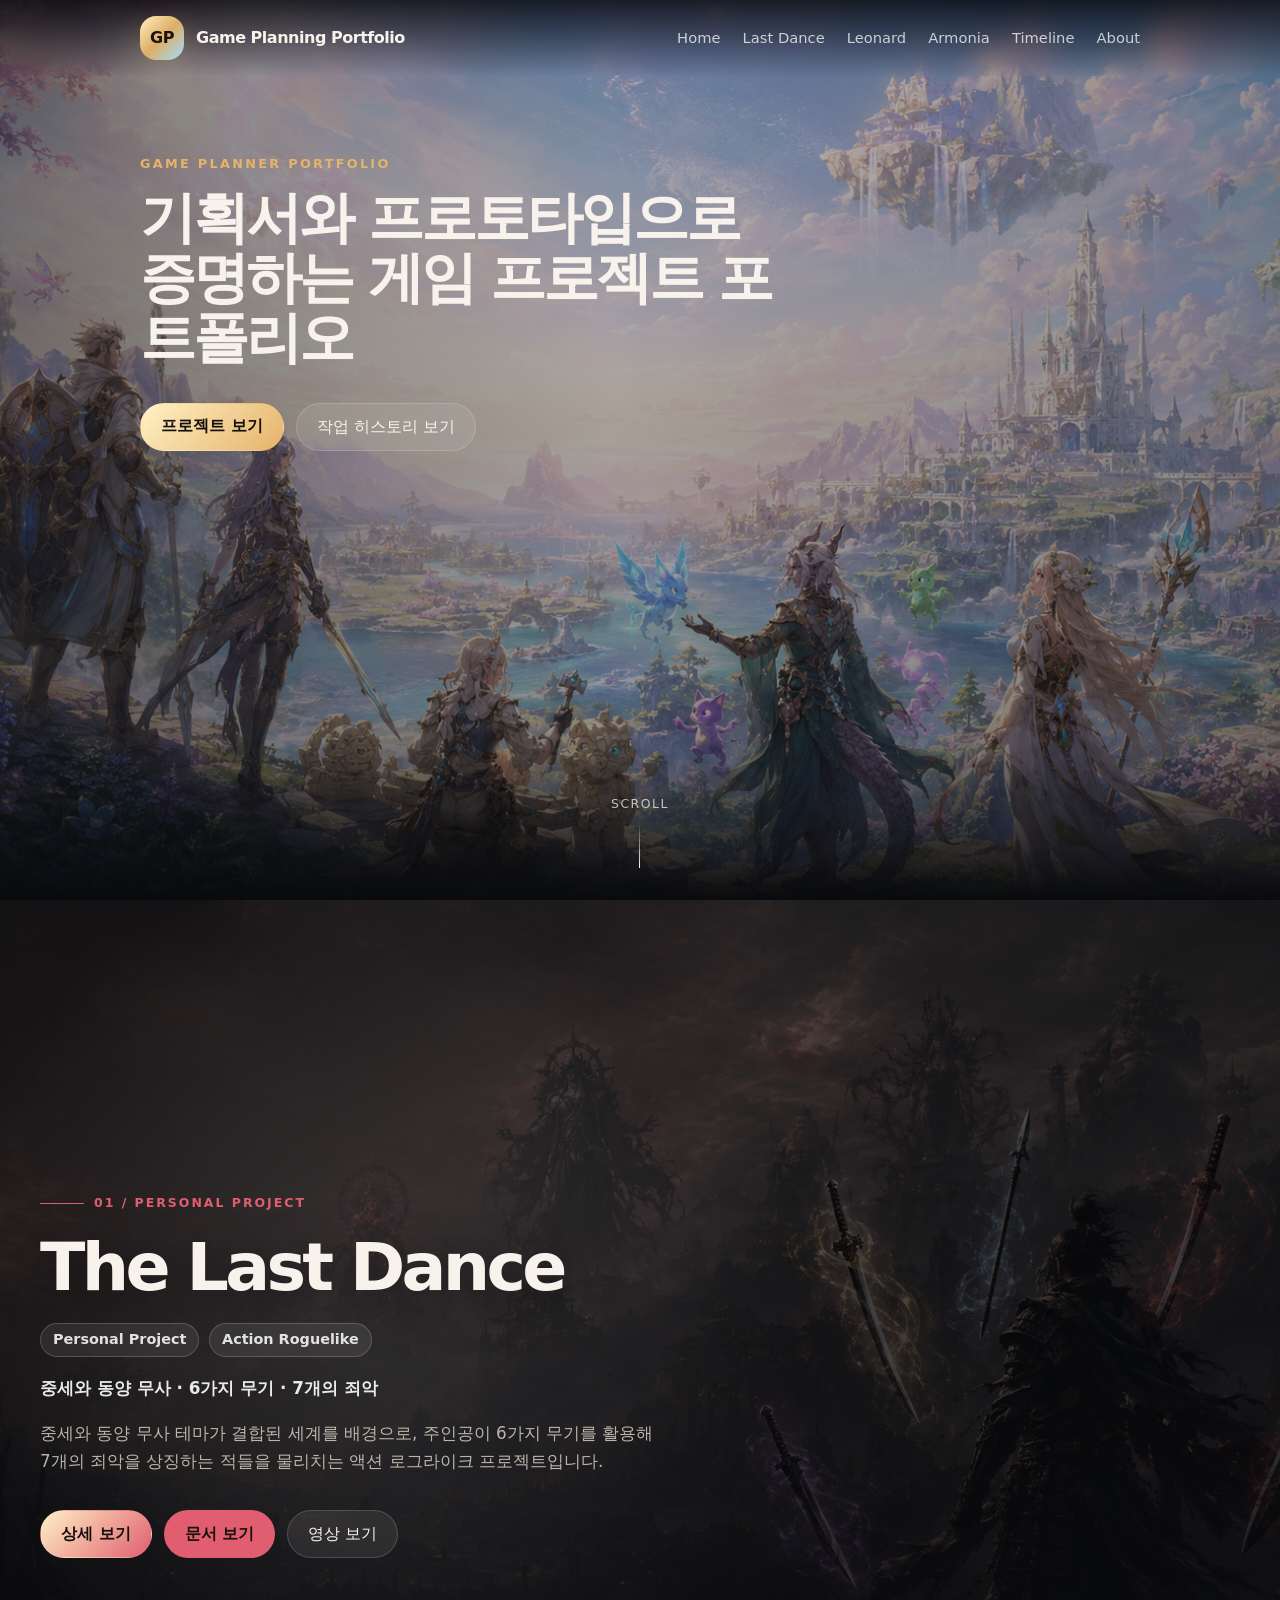
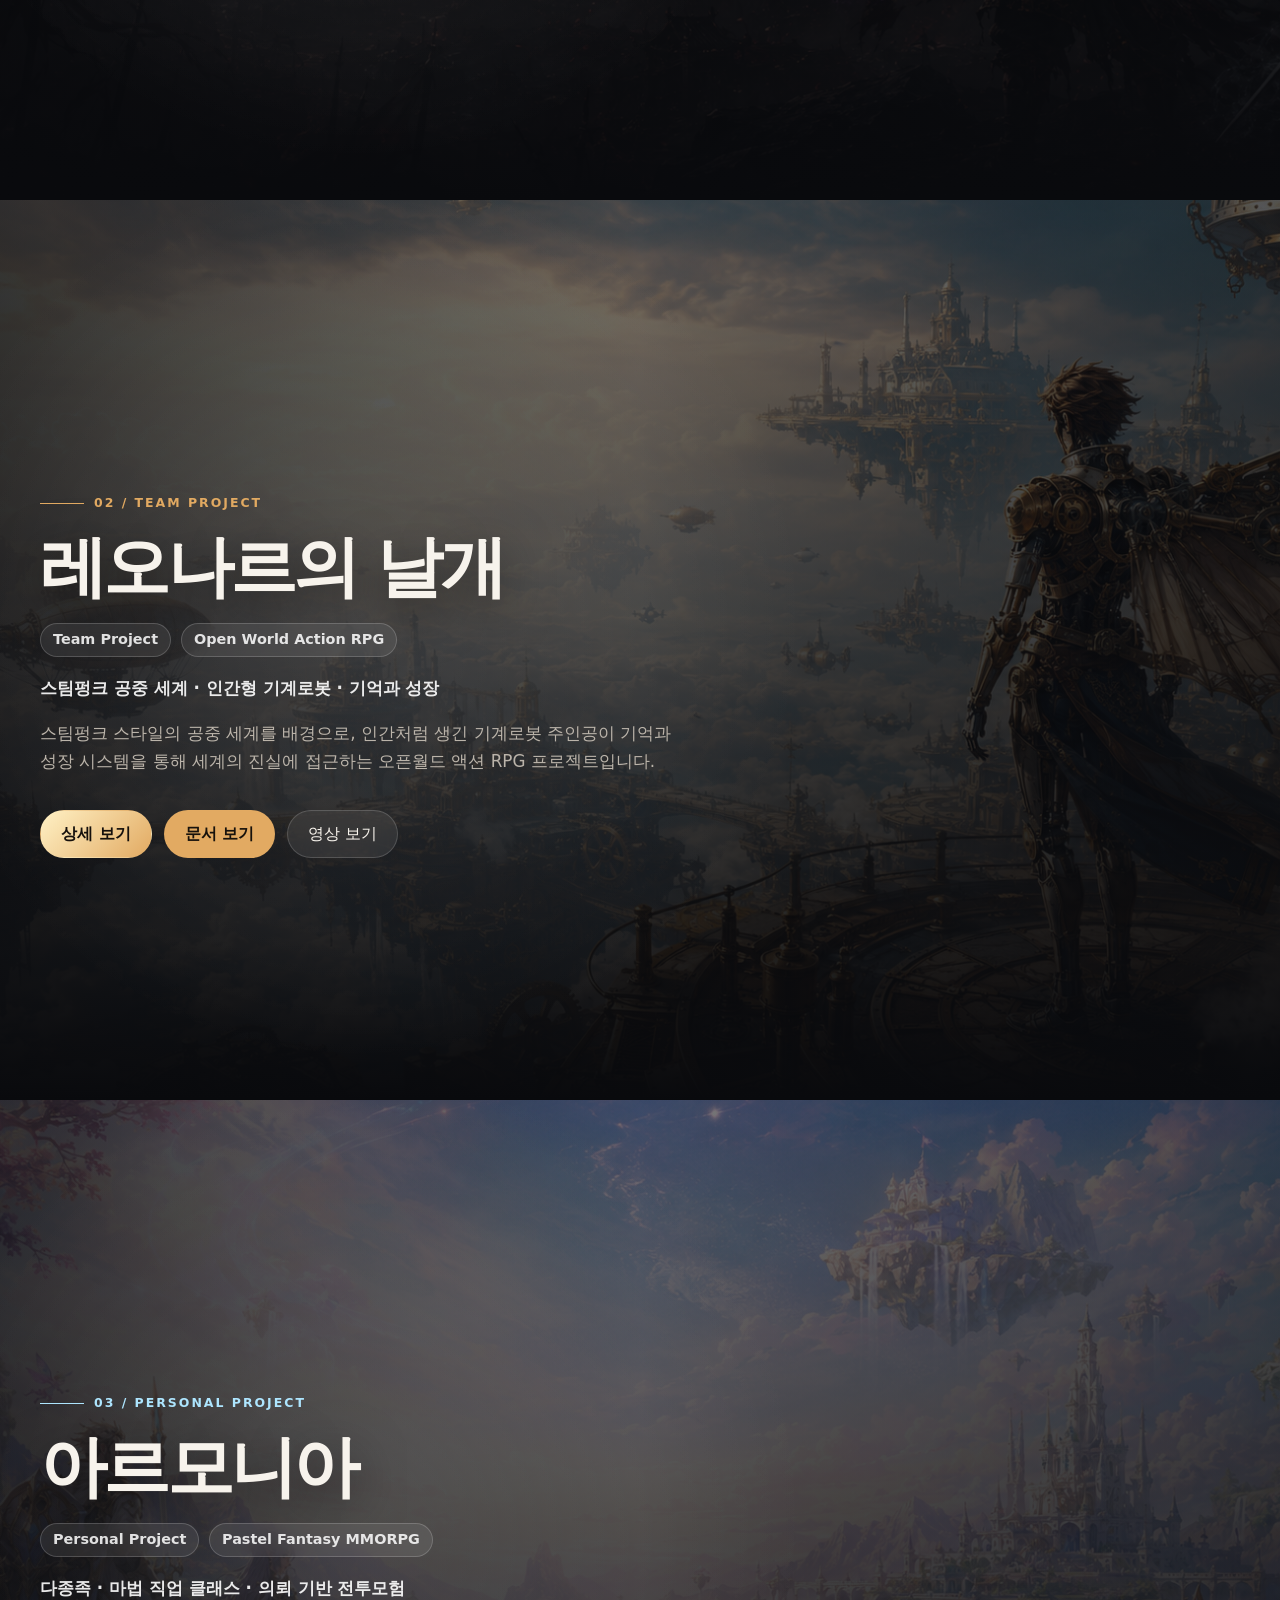
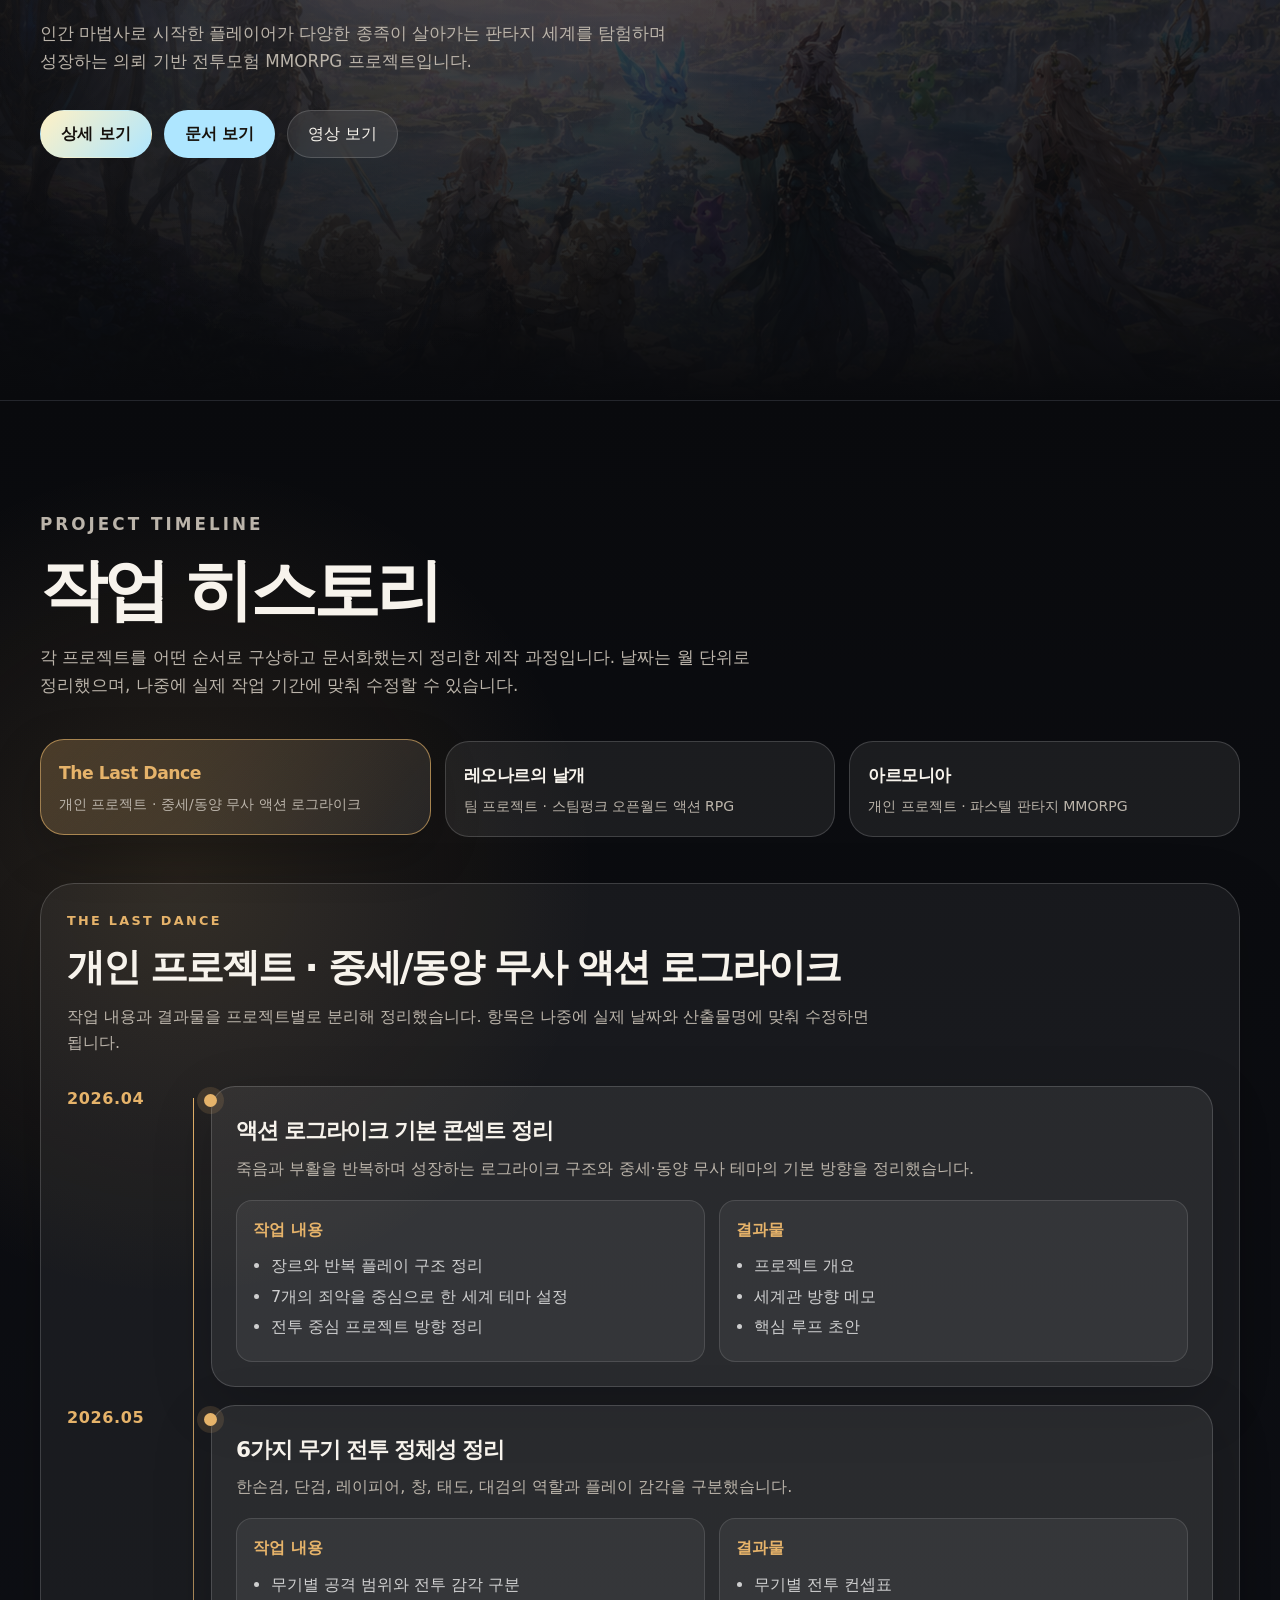
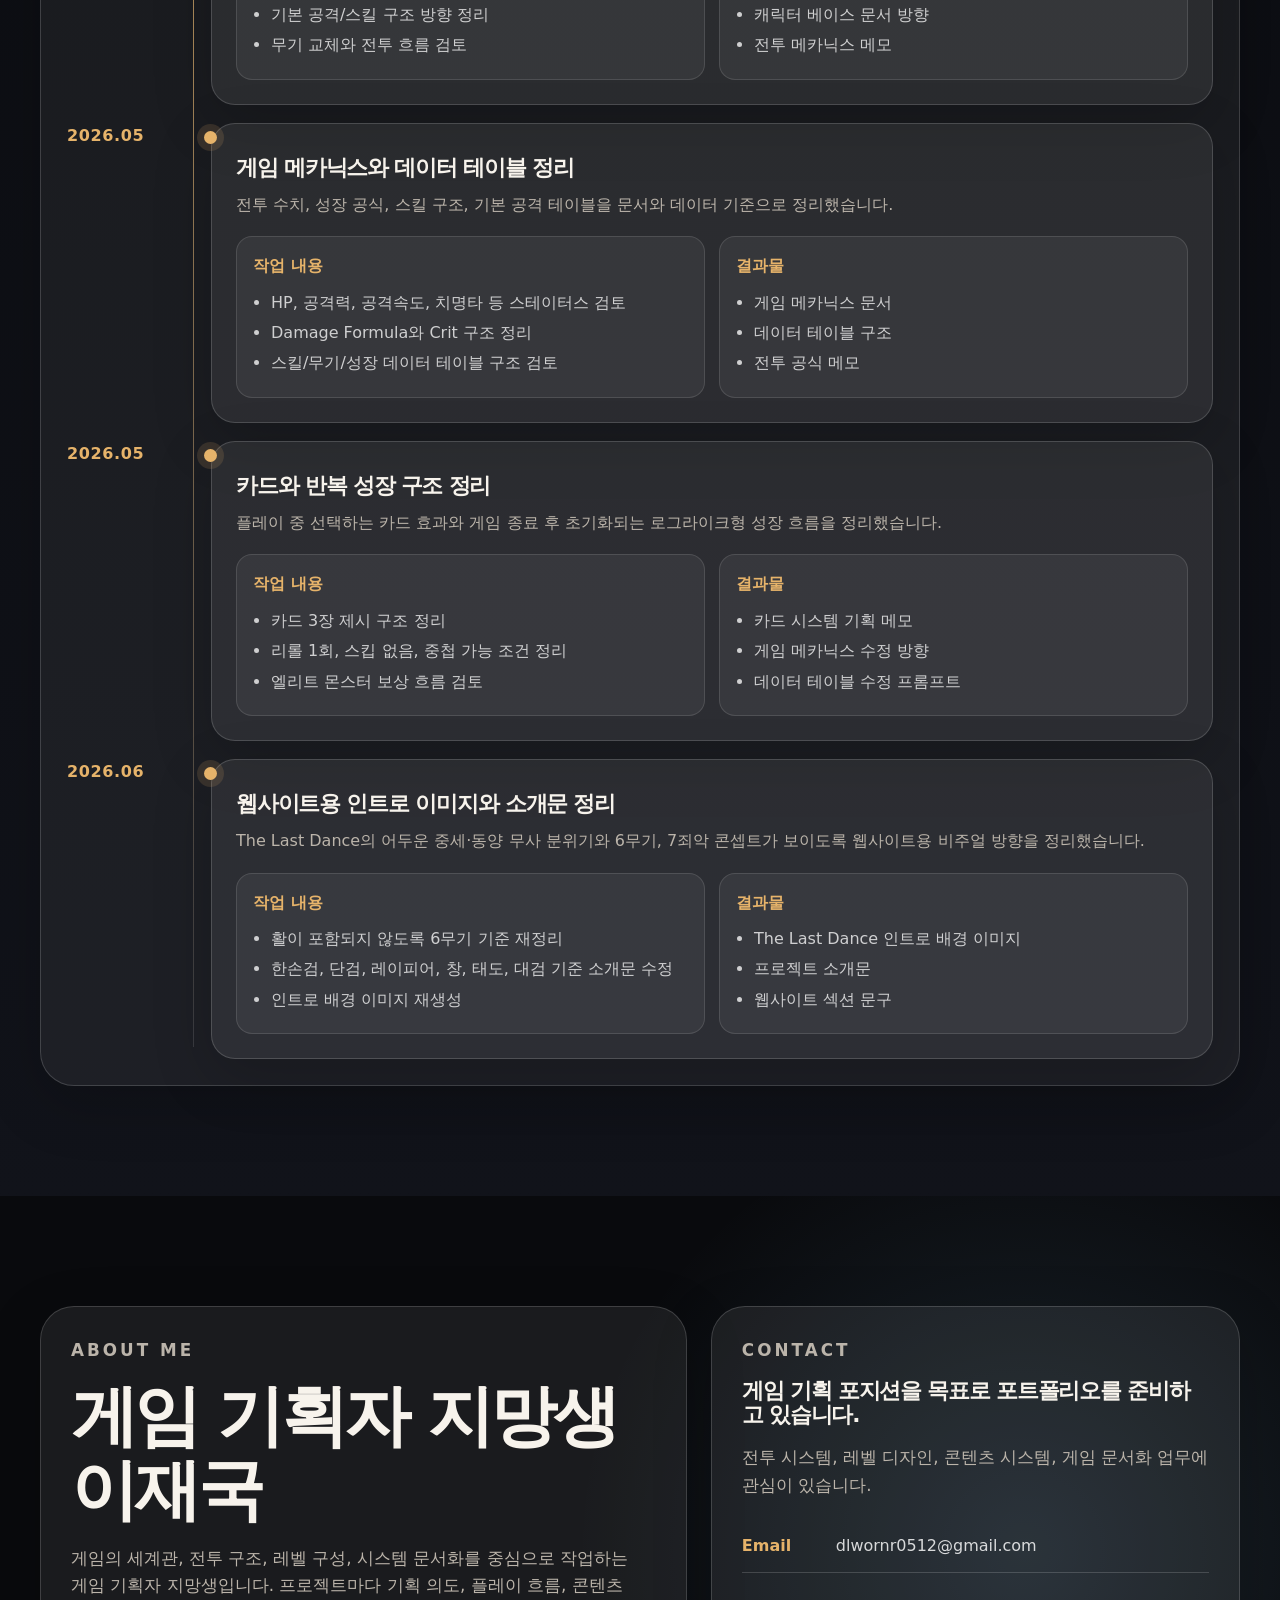
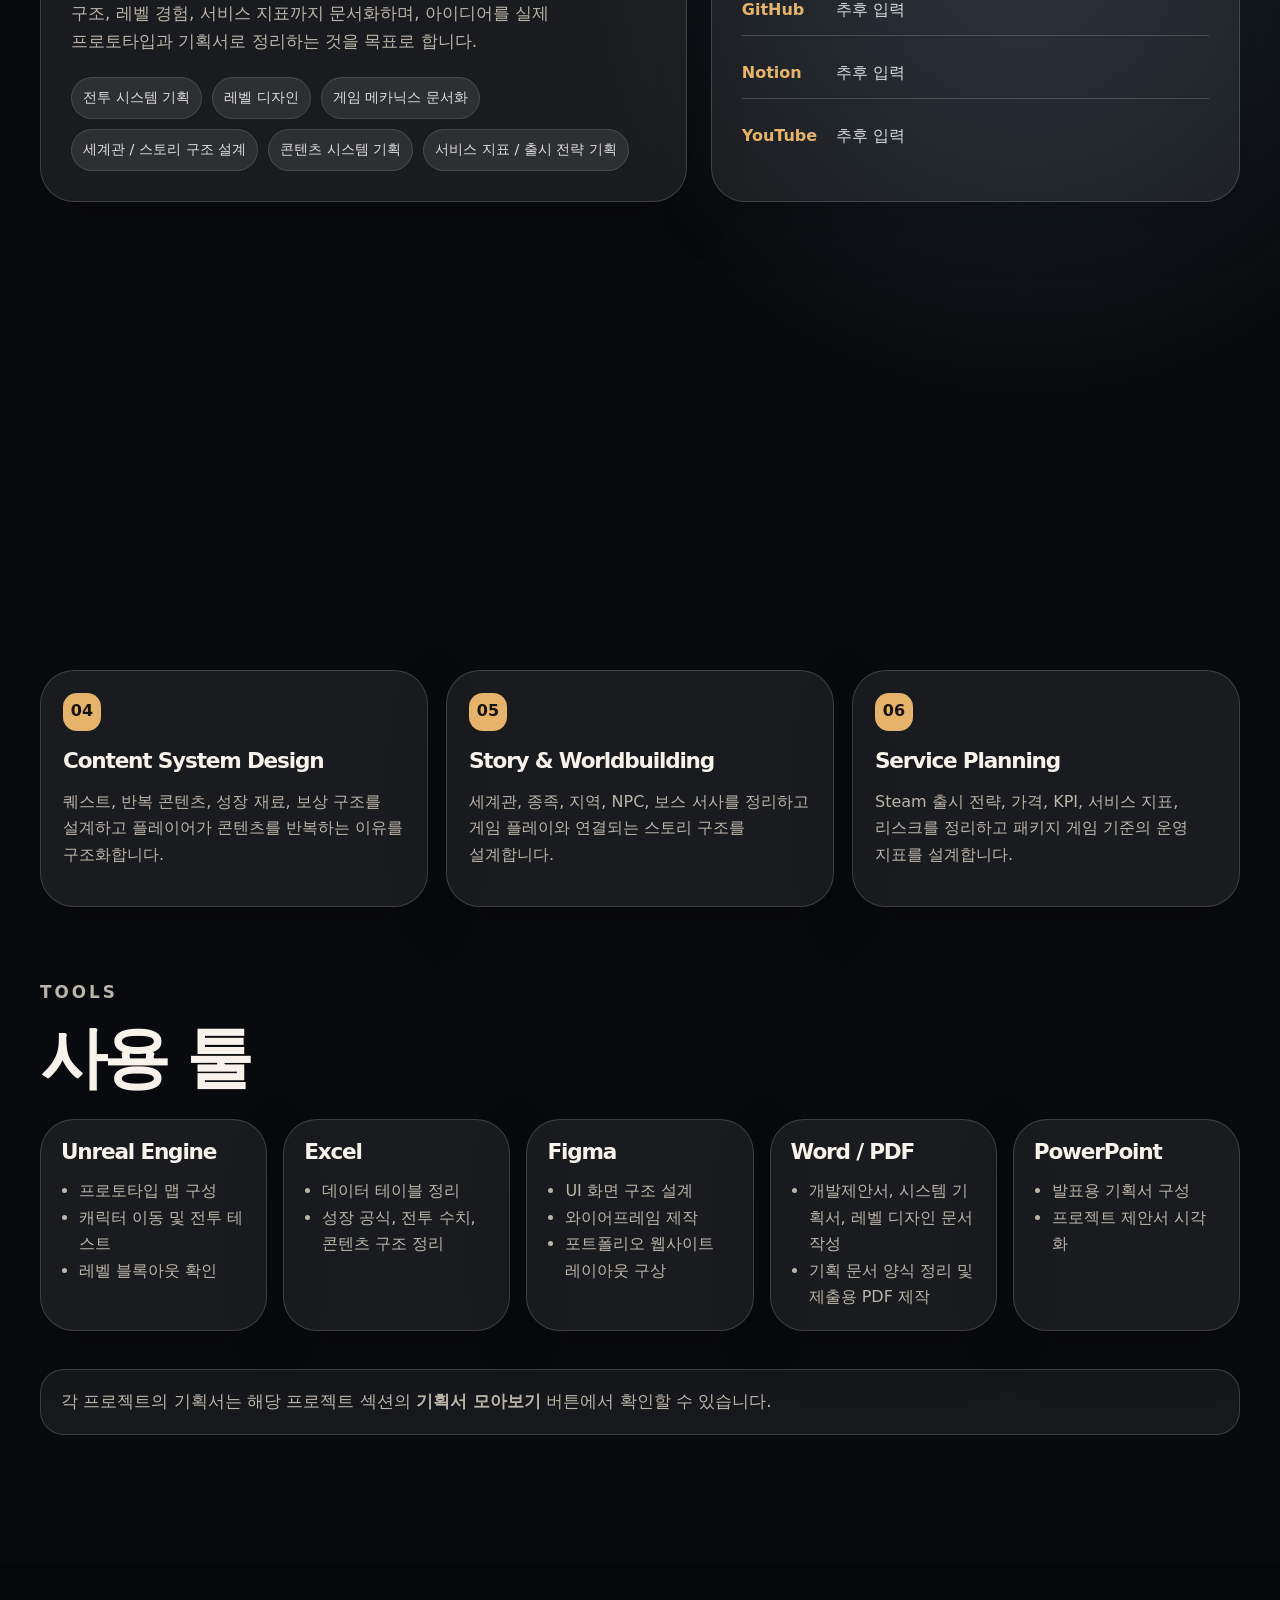
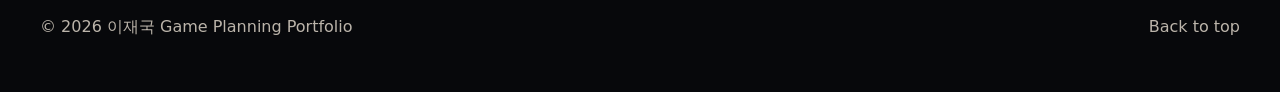
==== commit 46473bce: "update asdasd" ====
--- a/index.html
+++ b/index.html
@@ -36,9 +36,9 @@
       </button>
       <div class="nav-links" data-nav-links>
         <a href="#home">Home</a>
+        <a href="#the-last-dance">Last Dance</a>
         <a href="#leonard">Leonard</a>
         <a href="#armonia">Armonia</a>
-        <a href="#the-last-dance">Last Dance</a>
         <a href="#timeline">Timeline</a>
         <a href="#about">About</a>
       </div>
@@ -52,11 +52,11 @@
         <p class="eyebrow">Game Planner Portfolio</p>
         <h1>기획서와 프로토타입으로 증명하는 게임 프로젝트 포트폴리오</h1>
         <div class="intro-actions">
-          <a class="btn primary" href="#leonard">프로젝트 보기</a>
+          <a class="btn primary" href="#the-last-dance">프로젝트 보기</a>
           <a class="btn ghost" href="#timeline">작업 히스토리 보기</a>
         </div>
       </div>
-      <a href="#leonard" class="scroll-cue" aria-label="다음 섹션으로 이동"><span>Scroll</span><i></i></a>
+      <a href="#the-last-dance" class="scroll-cue" aria-label="다음 섹션으로 이동"><span>Scroll</span><i></i></a>
     </section>
 
     <div data-project-sections></div>
--- a/css/style.css
+++ b/css/style.css
@@ -1,6 +1,6 @@
 /* Game Planning Portfolio Showcase / HTML + Pure CSS + Vanilla JavaScript */
 :root{--bg:#090a0d;--bg-soft:#11131a;--panel:rgba(255,255,255,.09);--text:#f7f3ec;--muted:#bbb4aa;--line:rgba(255,255,255,.16);--accent:#e6b36a;--max:1200px;--radius-xl:34px;--radius-lg:24px;--shadow:0 28px 90px rgba(0,0,0,.42)}
-*{box-sizing:border-box}html{scroll-behavior:smooth;background:var(--bg)}body{margin:0;min-width:320px;color:var(--text);background:radial-gradient(circle at top left,rgba(230,179,106,.16),transparent 30rem),radial-gradient(circle at 88% 10%,rgba(147,214,255,.12),transparent 34rem),var(--bg);font-family:"Pretendard","Malgun Gothic","Apple SD Gothic Neo",system-ui,-apple-system,BlinkMacSystemFont,sans-serif;line-height:1.65}body.modal-open{overflow:hidden}a{color:inherit;text-decoration:none}button,input,textarea{font:inherit}button{cursor:pointer}.container{width:min(100% - 42px,var(--max));margin:0 auto}.site-header{position:fixed;inset:0 0 auto;z-index:80;background:linear-gradient(180deg,rgba(9,10,13,.82),rgba(9,10,13,.42),transparent);backdrop-filter:blur(12px)}.nav{width:min(100% - 42px,var(--max));min-height:76px;margin:0 auto;display:flex;align-items:center;justify-content:space-between;gap:26px}.brand{display:inline-flex;align-items:center;gap:12px;font-weight:900;letter-spacing:-.03em}.brand-mark{width:44px;height:44px;display:grid;place-items:center;border-radius:16px;color:#1a130b;background:linear-gradient(135deg,#fff2bf,#dfad66,#9edfff);box-shadow:0 12px 34px rgba(230,179,106,.28)}.brand-text{white-space:nowrap}.nav-links{display:flex;align-items:center;gap:4px;padding:7px;border:1px solid rgba(255,255,255,.1);border-radius:999px;background:rgba(255,255,255,.06)}.nav-links a{padding:9px 13px;border-radius:999px;color:rgba(255,255,255,.74);font-size:.92rem;transition:180ms ease}.nav-links a:hover,.nav-links a:focus-visible,.nav-links a.active{color:#17120c;background:var(--accent)}.nav-toggle{display:none;width:44px;height:44px;border:1px solid var(--line);border-radius:15px;color:var(--text);background:rgba(255,255,255,.08)}.nav-toggle span{display:block;width:20px;height:2px;margin:5px auto;border-radius:99px;background:currentColor}.intro-page,.project-page{position:relative;min-height:100svh;display:grid;align-items:center;overflow:hidden;isolation:isolate}.intro-bg,.project-bg{position:absolute;inset:0;z-index:-2;background-position:center;background-size:cover;transform:scale(1.03)}.intro-bg{background:linear-gradient(90deg,rgba(9,10,13,.92),rgba(9,10,13,.6),rgba(9,10,13,.72)),url("../assets/images/leonard-bg.png") center/cover no-repeat}.intro-page::before,.project-page::before{content:"";position:absolute;inset:0;z-index:-1;background:radial-gradient(circle at 28% 46%,rgba(255,255,255,.10),transparent 28rem),linear-gradient(180deg,rgba(9,10,13,.34),rgba(9,10,13,.82) 82%,var(--bg) 100%)}.intro-content{padding-top:76px;max-width:900px}.eyebrow{margin:0 0 14px;color:var(--accent);font-size:.8rem;font-weight:900;letter-spacing:.18em;text-transform:uppercase}h1,h2,h3{margin:0;line-height:1.12;letter-spacing:-.055em}h1{max-width:900px;font-size:clamp(2.8rem,7.8vw,6.6rem)}h2{font-size:clamp(2.1rem,5.2vw,4.25rem)}h3{font-size:1.35rem}p{word-break:keep-all}.intro-content p:not(.eyebrow),.project-copy p,.section-head p,.about-card p,.contact-card p,.final-note{color:var(--muted);font-size:1.05rem}.intro-content p:not(.eyebrow){max-width:720px;margin:24px 0 0}.intro-actions,.project-actions{display:flex;flex-wrap:wrap;gap:12px;margin-top:34px}.btn{min-height:48px;display:inline-flex;align-items:center;justify-content:center;gap:9px;padding:0 20px;border:1px solid var(--line);border-radius:999px;color:var(--text);background:rgba(255,255,255,.08);transition:180ms ease}.btn.primary{border-color:transparent;color:#15100c;background:linear-gradient(135deg,#fff1c5,var(--accent));font-weight:900}.btn.ghost{backdrop-filter:blur(12px)}.btn:hover,.btn:focus-visible{transform:translateY(-2px);box-shadow:0 16px 46px rgba(0,0,0,.24)}.scroll-cue{position:absolute;left:50%;bottom:32px;transform:translateX(-50%);z-index:2;display:grid;justify-items:center;gap:7px;color:rgba(255,255,255,.7);font-size:.78rem;letter-spacing:.12em;text-transform:uppercase}.scroll-cue i{width:1px;height:46px;background:linear-gradient(transparent,#fff);animation:cue 1.4s ease-in-out infinite}@keyframes cue{0%,100%{transform:scaleY(.6);opacity:.45}50%{transform:scaleY(1);opacity:1}}.project-page[data-color=bronze]{--accent:#e2aa62;--accent-rgb:226,170,98}.project-page[data-color=pastel]{--accent:#aee6ff;--accent-rgb:174,230,255}.project-page[data-color=crimson]{--accent:#e05e70;--accent-rgb:224,94,112}.project-page[data-align=right] .project-layout{grid-template-columns:.9fr 1fr}.project-page[data-align=right] .project-copy{grid-column:2}.project-page[data-align=right] .project-meta{grid-column:1;grid-row:1}.project-layout{min-height:100svh;display:grid;grid-template-columns:1fr .9fr;align-items:center;gap:42px;padding:108px 0 64px}.project-copy{max-width:720px}.project-index{display:inline-flex;align-items:center;gap:10px;color:var(--accent);font-weight:900;letter-spacing:.16em;text-transform:uppercase;font-size:.78rem}.project-index::before{content:"";width:44px;height:1px;background:currentColor}.project-copy h2{margin-top:16px;text-shadow:0 12px 48px rgba(0,0,0,.55)}.project-subtitle{margin:18px 0 0;color:rgba(255,255,255,.9)!important;font-weight:800}.project-summary{max-width:690px;margin-top:18px}.project-actions .btn.document{color:#17120c;border-color:transparent;background:var(--accent);font-weight:900}.project-meta{padding:24px;border:1px solid var(--line);border-radius:var(--radius-xl);background:linear-gradient(135deg,rgba(var(--accent-rgb,226,170,98),.17),rgba(255,255,255,.06)),rgba(9,10,13,.46);backdrop-filter:blur(16px);box-shadow:var(--shadow)}.meta-row{display:grid;grid-template-columns:92px 1fr;gap:14px;padding:14px 0;border-bottom:1px solid var(--line)}.meta-row:last-child{border-bottom:0}.meta-row strong{color:rgba(255,255,255,.7);font-size:.82rem}.meta-row span{color:#fff;font-weight:750}.point-list{margin:18px 0 0;padding:0;list-style:none;display:grid;gap:10px}.point-list li{position:relative;padding:12px 14px 12px 36px;border:1px solid rgba(255,255,255,.12);border-radius:14px;color:rgba(255,255,255,.82);background:rgba(255,255,255,.06)}.point-list li::before{content:"";position:absolute;left:15px;top:1.45em;width:7px;height:7px;border-radius:50%;background:var(--accent);box-shadow:0 0 0 5px rgba(var(--accent-rgb,226,170,98),.15)}.section-panel{position:relative;padding:110px 0}.timeline-section{background:radial-gradient(circle at 14% 20%,rgba(230,179,106,.13),transparent 26rem),linear-gradient(180deg,var(--bg),var(--bg-soft));border-top:1px solid rgba(255,255,255,.08)}.section-head{max-width:760px;margin-bottom:42px}.section-head.compact{margin-top:72px;margin-bottom:24px}.timeline{position:relative;display:grid;gap:18px;max-width:980px}.timeline::before{content:"";position:absolute;left:126px;top:8px;bottom:8px;width:1px;background:linear-gradient(var(--accent),rgba(255,255,255,.12))}.timeline-item{display:grid;grid-template-columns:110px 1fr;gap:34px;align-items:start}.timeline-date{position:relative;color:var(--accent);font-weight:900;letter-spacing:.04em}.timeline-date::after{content:"";position:absolute;right:-40px;top:8px;width:13px;height:13px;border-radius:50%;background:var(--accent);box-shadow:0 0 0 7px rgba(230,179,106,.14)}.timeline-card{padding:24px;border:1px solid var(--line);border-radius:var(--radius-lg);background:rgba(255,255,255,.07);box-shadow:0 18px 60px rgba(0,0,0,.18)}.timeline-card small{color:var(--muted);font-weight:800}.timeline-card h3{margin-top:8px}.timeline-card p{margin-bottom:0;color:var(--muted)}.about-section{background:radial-gradient(circle at 80% 18%,rgba(147,214,255,.13),transparent 28rem),var(--bg)}.about-layout{display:grid;grid-template-columns:1.1fr .9fr;gap:24px}.about-card,.contact-card,.skill-card,.tool-card{border:1px solid var(--line);border-radius:var(--radius-xl);background:rgba(255,255,255,.07);box-shadow:0 18px 60px rgba(0,0,0,.18)}.about-card,.contact-card{padding:30px}.interest-list{margin-top:22px;display:flex;flex-wrap:wrap;gap:10px}.interest-list span{padding:8px 11px;border-radius:999px;color:rgba(255,255,255,.84);background:rgba(255,255,255,.09);border:1px solid rgba(255,255,255,.12);font-size:.9rem}.contact-list{list-style:none;margin:22px 0 0;padding:0;display:grid;gap:12px}.contact-list li{display:grid;grid-template-columns:82px 1fr;gap:12px;padding:12px 0;border-bottom:1px solid var(--line)}.contact-list li:last-child{border-bottom:0}.contact-list strong{color:var(--accent)}.contact-list a,.contact-list span{color:rgba(255,255,255,.82);overflow-wrap:anywhere}.skill-grid{display:grid;grid-template-columns:repeat(3,minmax(0,1fr));gap:18px}.skill-card{padding:22px}.skill-card .number{display:inline-grid;place-items:center;width:38px;height:38px;margin-bottom:18px;border-radius:14px;color:#17120c;background:var(--accent);font-weight:900}.skill-card p,.tool-card li{color:var(--muted)}.tool-grid{display:grid;grid-template-columns:repeat(5,minmax(0,1fr));gap:16px}.tool-card{padding:20px}.tool-card ul{margin:14px 0 0;padding-left:18px}.final-note{margin-top:38px;padding:18px 20px;border:1px solid var(--line);border-radius:var(--radius-lg);background:rgba(255,255,255,.06)}.site-footer{padding:36px 0;color:var(--muted);background:#07080b}.footer-inner{display:flex;align-items:center;justify-content:space-between;gap:18px}.modal[hidden]{display:none}.modal{position:fixed;inset:0;z-index:120;display:grid;place-items:center;padding:24px}.modal-backdrop{position:absolute;inset:0;background:rgba(0,0,0,.72);backdrop-filter:blur(9px)}.modal-panel{position:relative;z-index:1;width:min(100%,1050px);max-height:min(88svh,900px);display:flex;flex-direction:column;overflow:hidden;border:1px solid var(--line);border-radius:var(--radius-xl);background:radial-gradient(circle at 20% 0%,rgba(230,179,106,.12),transparent 24rem),#141720;box-shadow:var(--shadow)}.modal-close{position:absolute;right:18px;top:18px;z-index:2;width:42px;height:42px;border:1px solid var(--line);border-radius:50%;color:#fff;background:rgba(255,255,255,.08);font-size:1.6rem;line-height:1}.modal-head{padding:28px 76px 20px 28px;border-bottom:1px solid var(--line)}.modal-body{overflow:auto;padding:28px}.document-grid{display:grid;grid-template-columns:repeat(3,minmax(0,1fr));gap:16px}.document-card{display:flex;flex-direction:column;min-height:154px;padding:18px;border:1px solid var(--line);border-radius:var(--radius-lg);background:rgba(255,255,255,.07)}.document-card small{color:var(--accent);font-weight:900}.document-card h3{margin:8px 0 auto;font-size:1.1rem}.document-actions{display:flex;flex-wrap:wrap;gap:8px;margin-top:18px}.document-actions .btn{min-height:38px;padding:0 13px;font-size:.88rem}.detail-grid{display:grid;grid-template-columns:1fr 1fr;gap:18px}.detail-box{padding:22px;border:1px solid var(--line);border-radius:var(--radius-lg);background:rgba(255,255,255,.07)}.detail-box p,.detail-box li{color:var(--muted)}.detail-box ul{margin:12px 0 0;padding-left:20px}.pdf-frame,.video-frame{width:100%;height:min(72svh,760px);border:0;border-radius:0;background:#090a0d}.video-placeholder{padding:32px;border:1px solid var(--line);border-radius:var(--radius-lg);background:rgba(255,255,255,.07)}.video-placeholder code{color:#ffd38a}.reveal{opacity:0;transform:translateY(18px);transition:600ms ease}.reveal.visible{opacity:1;transform:translateY(0)}@media (max-width:1080px){.project-layout,.project-page[data-align=right] .project-layout,.about-layout{grid-template-columns:1fr}.project-page[data-align=right] .project-copy,.project-page[data-align=right] .project-meta{grid-column:auto;grid-row:auto}.project-meta{max-width:760px}.skill-grid,.document-grid{grid-template-columns:repeat(2,minmax(0,1fr))}.tool-grid{grid-template-columns:repeat(3,minmax(0,1fr))}}@media (max-width:820px){.container,.nav{width:min(100% - 30px,var(--max))}.nav-toggle{display:block}.brand-text{display:none}.nav-links{position:absolute;top:74px;left:15px;right:15px;display:none;flex-direction:column;align-items:stretch;padding:12px;border-radius:20px;background:rgba(9,10,13,.94);box-shadow:var(--shadow)}.nav-links.open{display:flex}.nav-links a{padding:12px 14px}.intro-content,.project-layout{padding-top:100px}.project-layout{gap:28px}.intro-page,.project-page{min-height:auto}.project-page{padding-bottom:34px}.project-meta{padding:20px}.meta-row{grid-template-columns:1fr;gap:4px}.timeline::before{left:8px}.timeline-item{grid-template-columns:1fr;gap:10px;padding-left:32px}.timeline-date::after{left:-30px;right:auto}.skill-grid,.tool-grid,.document-grid,.detail-grid{grid-template-columns:1fr}.footer-inner{flex-direction:column;align-items:flex-start}.modal{padding:12px}.modal-body{padding:20px}.modal-head{padding:24px 68px 18px 22px}.pdf-frame,.video-frame{height:66svh}}
+*{box-sizing:border-box}html{scroll-behavior:smooth;background:var(--bg)}body{margin:0;min-width:320px;color:var(--text);background:radial-gradient(circle at top left,rgba(230,179,106,.16),transparent 30rem),radial-gradient(circle at 88% 10%,rgba(147,214,255,.12),transparent 34rem),var(--bg);font-family:"Pretendard","Malgun Gothic","Apple SD Gothic Neo",system-ui,-apple-system,BlinkMacSystemFont,sans-serif;line-height:1.65}body.modal-open{overflow:hidden}a{color:inherit;text-decoration:none}button,input,textarea{font:inherit}button{cursor:pointer}.container{width:min(100% - 42px,var(--max));margin:0 auto}.site-header{position:fixed;inset:0 0 auto;z-index:80;background:linear-gradient(180deg,rgba(9,10,13,.82),rgba(9,10,13,.42),transparent);backdrop-filter:blur(12px)}.nav{width:min(100% - 42px,var(--max));min-height:76px;margin:0 auto;display:flex;align-items:center;justify-content:space-between;gap:26px}.brand{display:inline-flex;align-items:center;gap:12px;font-weight:900;letter-spacing:-.03em}.brand-mark{width:44px;height:44px;display:grid;place-items:center;border-radius:16px;color:#1a130b;background:linear-gradient(135deg,#fff2bf,#dfad66,#9edfff);box-shadow:0 12px 34px rgba(230,179,106,.28)}.brand-text{white-space:nowrap}.nav-links{display:flex;align-items:center;gap:4px;padding:7px;border:1px solid rgba(255,255,255,.1);border-radius:999px;background:rgba(255,255,255,.06)}.nav-links a{padding:9px 13px;border-radius:999px;color:rgba(255,255,255,.74);font-size:.92rem;transition:180ms ease}.nav-links a:hover,.nav-links a:focus-visible,.nav-links a.active{color:#17120c;background:var(--accent)}.nav-toggle{display:none;width:44px;height:44px;border:1px solid var(--line);border-radius:15px;color:var(--text);background:rgba(255,255,255,.08)}.nav-toggle span{display:block;width:20px;height:2px;margin:5px auto;border-radius:99px;background:currentColor}.intro-page,.project-page{position:relative;min-height:100svh;display:grid;align-items:center;overflow:hidden;isolation:isolate}.intro-bg,.project-bg{position:absolute;inset:0;z-index:-2;background-position:center;background-size:cover;transform:scale(1.03)}.intro-bg{background:linear-gradient(90deg,rgba(9,10,13,.92),rgba(9,10,13,.6),rgba(9,10,13,.72)),url("../assets/images/armonia-bg.png") center/cover no-repeat}.intro-page::before,.project-page::before{content:"";position:absolute;inset:0;z-index:-1;background:radial-gradient(circle at 28% 46%,rgba(255,255,255,.10),transparent 28rem),linear-gradient(180deg,rgba(9,10,13,.34),rgba(9,10,13,.82) 82%,var(--bg) 100%)}.intro-content{padding-top:76px;max-width:900px}.eyebrow{margin:0 0 14px;color:var(--accent);font-size:.8rem;font-weight:900;letter-spacing:.18em;text-transform:uppercase}h1,h2,h3{margin:0;line-height:1.12;letter-spacing:-.055em}h1{max-width:900px;font-size:clamp(2.8rem,7.8vw,6.6rem)}h2{font-size:clamp(2.1rem,5.2vw,4.25rem)}h3{font-size:1.35rem}p{word-break:keep-all}.intro-content p:not(.eyebrow),.project-copy p,.section-head p,.about-card p,.contact-card p,.final-note{color:var(--muted);font-size:1.05rem}.intro-content p:not(.eyebrow){max-width:720px;margin:24px 0 0}.intro-actions,.project-actions{display:flex;flex-wrap:wrap;gap:12px;margin-top:34px}.btn{min-height:48px;display:inline-flex;align-items:center;justify-content:center;gap:9px;padding:0 20px;border:1px solid var(--line);border-radius:999px;color:var(--text);background:rgba(255,255,255,.08);transition:180ms ease}.btn.primary{border-color:transparent;color:#15100c;background:linear-gradient(135deg,#fff1c5,var(--accent));font-weight:900}.btn.ghost{backdrop-filter:blur(12px)}.btn:hover,.btn:focus-visible{transform:translateY(-2px);box-shadow:0 16px 46px rgba(0,0,0,.24)}.scroll-cue{position:absolute;left:50%;bottom:32px;transform:translateX(-50%);z-index:2;display:grid;justify-items:center;gap:7px;color:rgba(255,255,255,.7);font-size:.78rem;letter-spacing:.12em;text-transform:uppercase}.scroll-cue i{width:1px;height:46px;background:linear-gradient(transparent,#fff);animation:cue 1.4s ease-in-out infinite}@keyframes cue{0%,100%{transform:scaleY(.6);opacity:.45}50%{transform:scaleY(1);opacity:1}}.project-page[data-color=bronze]{--accent:#e2aa62;--accent-rgb:226,170,98}.project-page[data-color=pastel]{--accent:#aee6ff;--accent-rgb:174,230,255}.project-page[data-color=crimson]{--accent:#e05e70;--accent-rgb:224,94,112}.project-page[data-align=right] .project-layout{grid-template-columns:.9fr 1fr}.project-page[data-align=right] .project-copy{grid-column:2}.project-page[data-align=right] .project-meta{grid-column:1;grid-row:1}.project-layout{min-height:100svh;display:grid;grid-template-columns:1fr .9fr;align-items:center;gap:42px;padding:108px 0 64px}.project-copy{max-width:720px}.project-index{display:inline-flex;align-items:center;gap:10px;color:var(--accent);font-weight:900;letter-spacing:.16em;text-transform:uppercase;font-size:.78rem}.project-index::before{content:"";width:44px;height:1px;background:currentColor}.project-copy h2{margin-top:16px;text-shadow:0 12px 48px rgba(0,0,0,.55)}.project-subtitle{margin:18px 0 0;color:rgba(255,255,255,.9)!important;font-weight:800}.project-summary{max-width:690px;margin-top:18px}.project-actions .btn.document{color:#17120c;border-color:transparent;background:var(--accent);font-weight:900}.project-meta{padding:24px;border:1px solid var(--line);border-radius:var(--radius-xl);background:linear-gradient(135deg,rgba(var(--accent-rgb,226,170,98),.17),rgba(255,255,255,.06)),rgba(9,10,13,.46);backdrop-filter:blur(16px);box-shadow:var(--shadow)}.meta-row{display:grid;grid-template-columns:92px 1fr;gap:14px;padding:14px 0;border-bottom:1px solid var(--line)}.meta-row:last-child{border-bottom:0}.meta-row strong{color:rgba(255,255,255,.7);font-size:.82rem}.meta-row span{color:#fff;font-weight:750}.point-list{margin:18px 0 0;padding:0;list-style:none;display:grid;gap:10px}.point-list li{position:relative;padding:12px 14px 12px 36px;border:1px solid rgba(255,255,255,.12);border-radius:14px;color:rgba(255,255,255,.82);background:rgba(255,255,255,.06)}.point-list li::before{content:"";position:absolute;left:15px;top:1.45em;width:7px;height:7px;border-radius:50%;background:var(--accent);box-shadow:0 0 0 5px rgba(var(--accent-rgb,226,170,98),.15)}.section-panel{position:relative;padding:110px 0}.timeline-section{background:radial-gradient(circle at 14% 20%,rgba(230,179,106,.13),transparent 26rem),linear-gradient(180deg,var(--bg),var(--bg-soft));border-top:1px solid rgba(255,255,255,.08)}.section-head{max-width:760px;margin-bottom:42px}.section-head.compact{margin-top:72px;margin-bottom:24px}.timeline{position:relative;display:grid;gap:18px;max-width:980px}.timeline::before{content:"";position:absolute;left:126px;top:8px;bottom:8px;width:1px;background:linear-gradient(var(--accent),rgba(255,255,255,.12))}.timeline-item{display:grid;grid-template-columns:110px 1fr;gap:34px;align-items:start}.timeline-date{position:relative;color:var(--accent);font-weight:900;letter-spacing:.04em}.timeline-date::after{content:"";position:absolute;right:-40px;top:8px;width:13px;height:13px;border-radius:50%;background:var(--accent);box-shadow:0 0 0 7px rgba(230,179,106,.14)}.timeline-card{padding:24px;border:1px solid var(--line);border-radius:var(--radius-lg);background:rgba(255,255,255,.07);box-shadow:0 18px 60px rgba(0,0,0,.18)}.timeline-card small{color:var(--muted);font-weight:800}.timeline-card h3{margin-top:8px}.timeline-card p{margin-bottom:0;color:var(--muted)}.about-section{background:radial-gradient(circle at 80% 18%,rgba(147,214,255,.13),transparent 28rem),var(--bg)}.about-layout{display:grid;grid-template-columns:1.1fr .9fr;gap:24px}.about-card,.contact-card,.skill-card,.tool-card{border:1px solid var(--line);border-radius:var(--radius-xl);background:rgba(255,255,255,.07);box-shadow:0 18px 60px rgba(0,0,0,.18)}.about-card,.contact-card{padding:30px}.interest-list{margin-top:22px;display:flex;flex-wrap:wrap;gap:10px}.interest-list span{padding:8px 11px;border-radius:999px;color:rgba(255,255,255,.84);background:rgba(255,255,255,.09);border:1px solid rgba(255,255,255,.12);font-size:.9rem}.contact-list{list-style:none;margin:22px 0 0;padding:0;display:grid;gap:12px}.contact-list li{display:grid;grid-template-columns:82px 1fr;gap:12px;padding:12px 0;border-bottom:1px solid var(--line)}.contact-list li:last-child{border-bottom:0}.contact-list strong{color:var(--accent)}.contact-list a,.contact-list span{color:rgba(255,255,255,.82);overflow-wrap:anywhere}.skill-grid{display:grid;grid-template-columns:repeat(3,minmax(0,1fr));gap:18px}.skill-card{padding:22px}.skill-card .number{display:inline-grid;place-items:center;width:38px;height:38px;margin-bottom:18px;border-radius:14px;color:#17120c;background:var(--accent);font-weight:900}.skill-card p,.tool-card li{color:var(--muted)}.tool-grid{display:grid;grid-template-columns:repeat(5,minmax(0,1fr));gap:16px}.tool-card{padding:20px}.tool-card ul{margin:14px 0 0;padding-left:18px}.final-note{margin-top:38px;padding:18px 20px;border:1px solid var(--line);border-radius:var(--radius-lg);background:rgba(255,255,255,.06)}.site-footer{padding:36px 0;color:var(--muted);background:#07080b}.footer-inner{display:flex;align-items:center;justify-content:space-between;gap:18px}.modal[hidden]{display:none}.modal{position:fixed;inset:0;z-index:120;display:grid;place-items:center;padding:24px}.modal-backdrop{position:absolute;inset:0;background:rgba(0,0,0,.72);backdrop-filter:blur(9px)}.modal-panel{position:relative;z-index:1;width:min(100%,1050px);max-height:min(88svh,900px);display:flex;flex-direction:column;overflow:hidden;border:1px solid var(--line);border-radius:var(--radius-xl);background:radial-gradient(circle at 20% 0%,rgba(230,179,106,.12),transparent 24rem),#141720;box-shadow:var(--shadow)}.modal-close{position:absolute;right:18px;top:18px;z-index:2;width:42px;height:42px;border:1px solid var(--line);border-radius:50%;color:#fff;background:rgba(255,255,255,.08);font-size:1.6rem;line-height:1}.modal-head{padding:28px 76px 20px 28px;border-bottom:1px solid var(--line)}.modal-body{overflow:auto;padding:28px}.document-grid{display:grid;grid-template-columns:repeat(3,minmax(0,1fr));gap:16px}.document-card{display:flex;flex-direction:column;min-height:154px;padding:18px;border:1px solid var(--line);border-radius:var(--radius-lg);background:rgba(255,255,255,.07)}.document-card small{color:var(--accent);font-weight:900}.document-card h3{margin:8px 0 auto;font-size:1.1rem}.document-actions{display:flex;flex-wrap:wrap;gap:8px;margin-top:18px}.document-actions .btn{min-height:38px;padding:0 13px;font-size:.88rem}.detail-grid{display:grid;grid-template-columns:1fr 1fr;gap:18px}.detail-box{padding:22px;border:1px solid var(--line);border-radius:var(--radius-lg);background:rgba(255,255,255,.07)}.detail-box p,.detail-box li{color:var(--muted)}.detail-box ul{margin:12px 0 0;padding-left:20px}.pdf-frame,.video-frame{width:100%;height:min(72svh,760px);border:0;border-radius:0;background:#090a0d}.video-placeholder{padding:32px;border:1px solid var(--line);border-radius:var(--radius-lg);background:rgba(255,255,255,.07)}.video-placeholder code{color:#ffd38a}.reveal{opacity:0;transform:translateY(18px);transition:600ms ease}.reveal.visible{opacity:1;transform:translateY(0)}@media (max-width:1080px){.project-layout,.project-page[data-align=right] .project-layout,.about-layout{grid-template-columns:1fr}.project-page[data-align=right] .project-copy,.project-page[data-align=right] .project-meta{grid-column:auto;grid-row:auto}.project-meta{max-width:760px}.skill-grid,.document-grid{grid-template-columns:repeat(2,minmax(0,1fr))}.tool-grid{grid-template-columns:repeat(3,minmax(0,1fr))}}@media (max-width:820px){.container,.nav{width:min(100% - 30px,var(--max))}.nav-toggle{display:block}.brand-text{display:none}.nav-links{position:absolute;top:74px;left:15px;right:15px;display:none;flex-direction:column;align-items:stretch;padding:12px;border-radius:20px;background:rgba(9,10,13,.94);box-shadow:var(--shadow)}.nav-links.open{display:flex}.nav-links a{padding:12px 14px}.intro-content,.project-layout{padding-top:100px}.project-layout{gap:28px}.intro-page,.project-page{min-height:auto}.project-page{padding-bottom:34px}.project-meta{padding:20px}.meta-row{grid-template-columns:1fr;gap:4px}.timeline::before{left:8px}.timeline-item{grid-template-columns:1fr;gap:10px;padding-left:32px}.timeline-date::after{left:-30px;right:auto}.skill-grid,.tool-grid,.document-grid,.detail-grid{grid-template-columns:1fr}.footer-inner{flex-direction:column;align-items:flex-start}.modal{padding:12px}.modal-body{padding:20px}.modal-head{padding:24px 68px 18px 22px}.pdf-frame,.video-frame{height:66svh}}
 
 /* Project-specific detailed work history */
 .timeline {
@@ -225,7 +225,7 @@
 .intro-bg {
   background:
     linear-gradient(90deg, rgba(9,10,13,.50), rgba(9,10,13,.18) 48%, rgba(9,10,13,.32)),
-    url("../assets/images/leonard-bg.png") center/cover no-repeat;
+    url("../assets/images/armonia-bg.png") center/cover no-repeat;
 }
 
 .intro-page::before {
@@ -483,7 +483,7 @@
   .intro-bg {
     background:
       linear-gradient(180deg, rgba(9,10,13,.42), rgba(9,10,13,.38), rgba(9,10,13,.58)),
-      url("../assets/images/leonard-bg.png") center/cover no-repeat;
+      url("../assets/images/armonia-bg.png") center/cover no-repeat;
   }
 
   .intro-content h1 {
